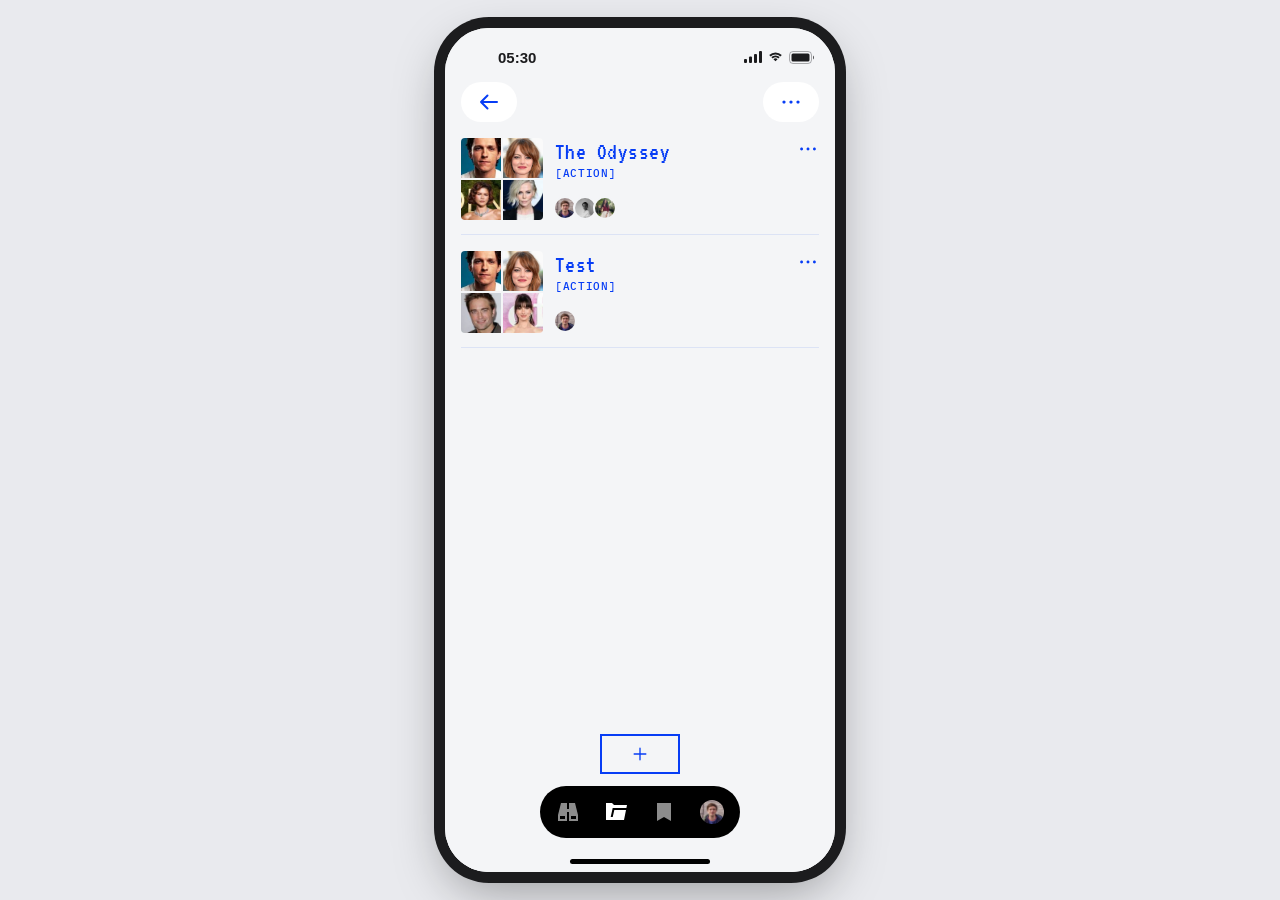
==== index.html @ b61cc474 "Add files via upload" ====
<!doctype html>
<html lang="ru">
<head>
<meta charset="utf-8">
<meta name="viewport" content="width=device-width, initial-scale=1">
<title>FIIILM</title>
<link rel="preconnect" href="https://fonts.googleapis.com">
<link rel="preconnect" href="https://fonts.gstatic.com" crossorigin>
<link href="https://fonts.googleapis.com/css2?family=IBM+Plex+Mono:wght@400;500&family=VT323&display=swap" rel="stylesheet">
<script>
/* прототип правится постоянно — грузим стили и скрипты всегда свежими,
   иначе браузер отдаёт старую версию и правки «не применяются» */
var FRESH = Date.now();
document.write('<link rel="stylesheet" href="tokens.css?t=' + FRESH + '">');
document.write('<link rel="stylesheet" href="app.css?t=' + FRESH + '">');
</script>
</head>
<body>

<div class="stage">
  <div class="phone">
    <div class="statusbar">
      <span id="clock">9:41</span>
      <span class="right">
        <svg width="18" height="12" viewBox="0 0 18 12" fill="currentColor"><rect x="0" y="8" width="3" height="4" rx="1"/><rect x="5" y="5.5" width="3" height="6.5" rx="1"/><rect x="10" y="3" width="3" height="9" rx="1"/><rect x="15" y="0" width="3" height="12" rx="1"/></svg>
        <svg width="17" height="12" viewBox="0 0 17 12" fill="currentColor"><path d="M8.5 10.3 6.4 8.2a3 3 0 0 1 4.2 0l-2.1 2.1ZM4.3 6.1a6 6 0 0 1 8.4 0l-1.4 1.4a4 4 0 0 0-5.6 0L4.3 6.1ZM2.2 4a9 9 0 0 1 12.6 0l-1.4 1.4a7 7 0 0 0-9.8 0L2.2 4Z"/></svg>
        <svg width="26" height="13" viewBox="0 0 26 13" fill="currentColor"><rect x=".5" y=".5" width="22" height="12" rx="3.5" fill="none" stroke="currentColor" stroke-opacity=".35"/><rect x="2.5" y="2.5" width="18" height="8" rx="1.5"/><path d="M24 4.5v4c1-.4 1-3.6 0-4z"/></svg>
      </span>
    </div>

    <div id="app"></div>
    <div id="overlays"></div>
    <div class="toast" id="toast"></div>
    <div class="home-indicator"></div>
  </div>
</div>

<svg width="0" height="0" style="position:absolute" aria-hidden="true"><defs>
  <symbol id="i-at" viewBox="0 0 24 24" fill="none">
    <path d="M15.5 12C15.5 13.933 13.933 15.5 12 15.5C10.067 15.5 8.5 13.933 8.5 12C8.5 10.067 10.067 8.5 12 8.5C13.933 8.5 15.5 10.067 15.5 12Z" stroke-width="1.6" stroke-linecap="round" stroke-linejoin="round" stroke="currentColor"/>
    <path d="M15.5 12V13.5C15.5 14.163 15.7634 14.7989 16.2322 15.2678C16.7011 15.7366 17.337 16 18 16C18.6631 16 19.2989 15.7366 19.7678 15.2678C20.2366 14.7989 20.5 14.163 20.5 13.5V12C20.5 10.0852 19.8535 8.22652 18.6652 6.72505C17.4769 5.22358 15.8165 4.16732 13.9529 3.72739C12.0893 3.28746 10.1318 3.48964 8.39751 4.30118C6.6632 5.11271 5.2537 6.48605 4.39738 8.19869C3.54106 9.91133 3.28809 11.8629 3.67945 13.7373C4.07081 15.6117 5.08357 17.299 6.55366 18.5259C8.02374 19.7528 9.86502 20.4474 11.7792 20.4971C13.6933 20.5469 15.5682 19.9489 17.1 18.8" stroke-width="1.6" stroke-linecap="round" stroke-linejoin="round" stroke="currentColor"/>
  </symbol>
  <symbol id="i-check" viewBox="0 0 24 24" fill="none">
    <path d="M5 12.5L9.5 17L19 7.5" stroke-width="1.6" stroke-linecap="round" stroke-linejoin="round" stroke="currentColor"/>
  </symbol>
  <symbol id="i-chevron-left" viewBox="0 0 24 24" fill="none">
    <path d="M15 5L8 12L15 19" stroke-width="1.6" stroke-linecap="round" stroke-linejoin="round" stroke="currentColor"/>
  </symbol>
  <symbol id="i-close" viewBox="0 0 24 24" fill="none">
    <path d="M6 6L12 12M12 12L18 18M12 12L18 6M12 12L6 18" stroke-width="1.6" stroke-linecap="round" stroke-linejoin="round" stroke="currentColor"/>
  </symbol>
  <symbol id="i-copy" viewBox="0 0 24 24" fill="none">
    <path d="M9 8H19C19.5523 8 20 8.44772 20 9V19C20 19.5523 19.5523 20 19 20H9C8.44772 20 8 19.5523 8 19V9C8 8.44772 8.44772 8 9 8Z" stroke-width="1.6" stroke-linecap="round" stroke-linejoin="round" stroke="currentColor"/>
    <path d="M16 8V5C16 4.73478 15.8946 4.48043 15.7071 4.29289C15.5196 4.10536 15.2652 4 15 4H5C4.73478 4 4.48043 4.10536 4.29289 4.29289C4.10536 4.48043 4 4.73478 4 5V15C4 15.2652 4.10536 15.5196 4.29289 15.7071C4.48043 15.8946 4.73478 16 5 16H8" stroke-width="1.6" stroke-linecap="round" stroke-linejoin="round" stroke="currentColor"/>
  </symbol>
  <symbol id="i-eye" viewBox="0 0 24 24" fill="none">
    <path d="M2.5 12C2.5 12 6 5.5 12 5.5C18 5.5 21.5 12 21.5 12C21.5 12 18 18.5 12 18.5C6 18.5 2.5 12 2.5 12Z" stroke-width="1.6" stroke-linecap="round" stroke-linejoin="round" stroke="currentColor"/>
    <path d="M15 12C15 13.6569 13.6569 15 12 15C10.3431 15 9 13.6569 9 12C9 10.3431 10.3431 9 12 9C13.6569 9 15 10.3431 15 12Z" stroke-width="1.6" stroke-linecap="round" stroke-linejoin="round" stroke="currentColor"/>
  </symbol>
  <symbol id="i-filter" viewBox="0 0 24 24" fill="none">
    <path d="M4 5H20L14 12.5V19L10 17V12.5L4 5Z" stroke-width="1.6" stroke-linecap="round" stroke-linejoin="round" stroke="currentColor"/>
  </symbol>
  <symbol id="i-heart" viewBox="0 0 24 24" fill="none">
    <path d="M12 19.9999C12 19.9999 4.5 15.3999 4.5 9.99987C4.51439 9.1358 4.78881 8.29612 5.28746 7.59031C5.78611 6.8845 6.48586 6.34532 7.29546 6.04307C8.10507 5.74081 8.98696 5.68952 9.82615 5.89587C10.6653 6.10221 11.4229 6.55663 12 7.19987C12.5771 6.55663 13.3347 6.10221 14.1739 5.89587C15.013 5.68952 15.8949 5.74081 16.7045 6.04307C17.5141 6.34532 18.2139 6.8845 18.7125 7.59031C19.2112 8.29612 19.4856 9.1358 19.5 9.99987C19.5 15.3999 12 19.9999 12 19.9999Z" stroke-width="1.6" stroke-linecap="round" stroke-linejoin="round" stroke="currentColor"/>
  </symbol>
  <symbol id="i-import" viewBox="0 0 24 24" fill="none">
    <path d="M4 9V5C4 4.73478 4.10536 4.48043 4.29289 4.29289C4.48043 4.10536 4.73478 4 5 4H19C19.2652 4 19.5196 4.10536 19.7071 4.29289C19.8946 4.48043 20 4.73478 20 5V19C20 19.2652 19.8946 19.5196 19.7071 19.7071C19.5196 19.8946 19.2652 20 19 20H5C4.73478 20 4.48043 19.8946 4.29289 19.7071C4.10536 19.5196 4 19.2652 4 19V15M3 12H13M10 15L13 12L10 9" stroke-width="1.6" stroke-linecap="round" stroke-linejoin="round" stroke="currentColor"/>
  </symbol>
  <symbol id="i-more" viewBox="0 0 24 24" fill="none">
    <path d="M4.9999 13.6004C5.88356 13.6004 6.5999 12.884 6.5999 12.0004C6.5999 11.1167 5.88356 10.4004 4.9999 10.4004C4.11625 10.4004 3.3999 11.1167 3.3999 12.0004C3.3999 12.884 4.11625 13.6004 4.9999 13.6004Z" fill="currentColor"/>
    <path d="M11.9999 13.6004C12.8836 13.6004 13.5999 12.884 13.5999 12.0004C13.5999 11.1167 12.8836 10.4004 11.9999 10.4004C11.1162 10.4004 10.3999 11.1167 10.3999 12.0004C10.3999 12.884 11.1162 13.6004 11.9999 13.6004Z" fill="currentColor"/>
    <path d="M18.9999 13.6004C19.8836 13.6004 20.5999 12.884 20.5999 12.0004C20.5999 11.1167 19.8836 10.4004 18.9999 10.4004C18.1162 10.4004 17.3999 11.1167 17.3999 12.0004C17.3999 12.884 18.1162 13.6004 18.9999 13.6004Z" fill="currentColor"/>
  </symbol>
  <symbol id="i-note" viewBox="0 0 24 24" fill="none">
    <path d="M4 5H20V16H9L4 20V5Z" stroke-width="1.6" stroke-linecap="round" stroke-linejoin="round" stroke="currentColor"/>
  </symbol>
  <symbol id="i-pencil" viewBox="0 0 24 24" fill="none">
    <path d="M4 20L5 16L16 5L19 8L8 19L4 20Z" stroke-width="1.6" stroke-linecap="round" stroke-linejoin="round" stroke="currentColor"/>
  </symbol>
  <symbol id="i-plus" viewBox="0 0 24 24" fill="none">
    <path d="M12 5V12M12 12V19M12 12H5M12 12H19" stroke-width="1.6" stroke-linecap="round" stroke-linejoin="round" stroke="currentColor"/>
  </symbol>
  <symbol id="i-share" viewBox="0 0 24 24" fill="none">
    <path d="M20.5 5.5C20.5 6.88071 19.3807 8 18 8C16.6193 8 15.5 6.88071 15.5 5.5C15.5 4.11929 16.6193 3 18 3C19.3807 3 20.5 4.11929 20.5 5.5Z" stroke-width="1.6" stroke-linecap="round" stroke-linejoin="round" stroke="currentColor"/>
    <path d="M8.5 12C8.5 13.3807 7.38071 14.5 6 14.5C4.61929 14.5 3.5 13.3807 3.5 12C3.5 10.6193 4.61929 9.5 6 9.5C7.38071 9.5 8.5 10.6193 8.5 12Z" stroke-width="1.6" stroke-linecap="round" stroke-linejoin="round" stroke="currentColor"/>
    <path d="M20.5 18.5C20.5 19.8807 19.3807 21 18 21C16.6193 21 15.5 19.8807 15.5 18.5C15.5 17.1193 16.6193 16 18 16C19.3807 16 20.5 17.1193 20.5 18.5Z" stroke-width="1.6" stroke-linecap="round" stroke-linejoin="round" stroke="currentColor"/>
    <path d="M8.2002 10.8002L15.8002 6.7002M8.2002 13.2002L15.8002 17.3002" stroke-width="1.6" stroke-linecap="round" stroke-linejoin="round" stroke="currentColor"/>
  </symbol>
  <symbol id="i-sort" viewBox="0 0 24 24" fill="none">
    <path d="M8 4V20M12 8L8 4L4 8M16 20V4M20 16L16 20L12 16" stroke-width="1.6" stroke-linecap="round" stroke-linejoin="round" stroke="currentColor"/>
  </symbol>
  <symbol id="i-trash" viewBox="0 0 24 24" fill="none">
    <path d="M4 7H6M6 7H9M6 7L7 20H17L18 7M9 7H15M9 7V4H15V7M15 7H18M18 7H20M10 11V17M14 11V17" stroke-width="1.6" stroke-linecap="round" stroke-linejoin="round" stroke="currentColor"/>
  </symbol>

  <symbol id="i-search" viewBox="0 0 24 24" fill="none">
    <path d="M11 9H13V3H19L22 15V21H13V12H11V21H2V15L5 3H11V9ZM4 19H9V16H4V19ZM15 16V19H20V16H15Z" fill="currentColor"/>
  </symbol>
  <symbol id="i-folder" viewBox="0 0 24 24" fill="none">
    <path d="M10 5H23L22.4004 8H8.69824L8.52344 8.7832L6.69727 17H8.74707L10.3027 10H22L20 20H2V3H8L10 5Z" fill="currentColor"/>
  </symbol>
  <symbol id="i-saves" viewBox="0 0 24 24" fill="none">
    <path d="M19 21L12 17L5 21V3H19V21Z" fill="currentColor"/>
  </symbol>
  <symbol id="i-save" viewBox="0 0 24 24" fill="none">
    <mask id="v2-stroke0_62_6537" fill="white">
    <path d="M5 3H19V21L12 17L5 21V3Z"/>
    </mask>
    <path d="M5 3H19V21L12 17L5 21V3Z" stroke-width="4" stroke="currentColor" mask="url(#v2-stroke0_62_6537)"/>
    <path d="M12 7V10M12 10V13M12 10H9M12 10H15" stroke-width="2" stroke="currentColor"/>
  </symbol>
  <symbol id="i-send" viewBox="0 0 24 24" fill="none">
    <path d="M17.4375 19.7998L12 16L7 20V12L2 7.7998L21 3L17.4375 19.7998ZM9 11V15L18 6L9 11Z" fill="currentColor"/>
  </symbol>
  <symbol id="i-arrow-left" viewBox="0 0 24 24" fill="none">
    <path d="M20 12H4m0 0 6.5-6.5M4 12l6.5 6.5" stroke="currentColor" stroke-width="2" stroke-linecap="round" stroke-linejoin="round"/>
  </symbol>
  <symbol id="i-comment" viewBox="0 0 24 24" fill="none">
    <g transform="translate(3 4)">
      <path d="M17 13V1H1V13H5V16L9 13H17Z" stroke="currentColor" stroke-width="2"/>
    </g>
  </symbol>
  <symbol id="i-tag" viewBox="0 0 16 16" fill="none">
    <g transform="translate(0.67 0.67)">
      <path d="M7.724 1.05733C7.47401 0.807268 7.13493 0.666742 6.78133 0.666667H2C1.64638 0.666667 1.30724 0.807142 1.05719 1.05719C0.807142 1.30724 0.666667 1.64638 0.666667 2V6.78133C0.666742 7.13493 0.807268 7.47401 1.05733 7.724L6.86 13.5267C7.16301 13.8278 7.57283 13.9968 8 13.9968C8.42717 13.9968 8.83699 13.8278 9.14 13.5267L13.5267 9.14C13.8278 8.83699 13.9968 8.42717 13.9968 8C13.9968 7.57283 13.8278 7.16301 13.5267 6.86L7.724 1.05733Z" stroke="currentColor" stroke-width="1.33333" stroke-linecap="round" stroke-linejoin="round"/>
      <path d="M5 4.33333C5 4.70152 4.70152 5 4.33333 5C3.96514 5 3.66667 4.70152 3.66667 4.33333C3.66667 3.96514 3.96514 3.66667 4.33333 3.66667C4.70152 3.66667 5 3.96514 5 4.33333Z" stroke="currentColor" stroke-width="1.33333" stroke-linecap="round" stroke-linejoin="round"/>
    </g>
  </symbol>
  <symbol id="i-drag" viewBox="0 0 20 20" fill="none">
    <g transform="translate(5.9 2.6)" stroke="currentColor" stroke-width="1.5" stroke-linecap="round" stroke-linejoin="round">
      <path d="M2.41667 7.41667C2.41667 7.8769 2.04357 8.25 1.58333 8.25C1.1231 8.25 0.75 7.8769 0.75 7.41667C0.75 6.95643 1.1231 6.58333 1.58333 6.58333C2.04357 6.58333 2.41667 6.95643 2.41667 7.41667Z"/>
      <path d="M2.41667 1.58333C2.41667 2.04357 2.04357 2.41667 1.58333 2.41667C1.1231 2.41667 0.75 2.04357 0.75 1.58333C0.75 1.1231 1.1231 0.75 1.58333 0.75C2.04357 0.75 2.41667 1.1231 2.41667 1.58333Z"/>
      <path d="M2.41667 13.25C2.41667 13.7102 2.04357 14.0833 1.58333 14.0833C1.1231 14.0833 0.75 13.7102 0.75 13.25C0.75 12.7898 1.1231 12.4167 1.58333 12.4167C2.04357 12.4167 2.41667 12.7898 2.41667 13.25Z"/>
      <path d="M7.41667 7.41667C7.41667 7.8769 7.04357 8.25 6.58333 8.25C6.1231 8.25 5.75 7.8769 5.75 7.41667C5.75 6.95643 6.1231 6.58333 6.58333 6.58333C7.04357 6.58333 7.41667 6.95643 7.41667 7.41667Z"/>
      <path d="M7.41667 1.58333C7.41667 2.04357 7.04357 2.41667 6.58333 2.41667C6.1231 2.41667 5.75 2.04357 5.75 1.58333C5.75 1.1231 6.1231 0.75 6.58333 0.75C7.04357 0.75 7.41667 1.1231 7.41667 1.58333Z"/>
      <path d="M7.41667 13.25C7.41667 13.7102 7.04357 14.0833 6.58333 14.0833C6.1231 14.0833 5.75 13.7102 5.75 13.25C5.75 12.7898 6.1231 12.4167 6.58333 12.4167C7.04357 12.4167 7.41667 12.7898 7.41667 13.25Z"/>
    </g>
  </symbol>
  <symbol id="i-clear" viewBox="0 0 24 24" fill="none">
    <path d="M4.7 4.7L19.3 19.3M19.3 4.7L4.7 19.3" stroke="currentColor" stroke-width="2"/>
  </symbol>
  <symbol id="i-plus-pixel" viewBox="0 0 12 12">
    <path d="M7 5H12V7H7V12H5V7H0V5H5V0H7V5Z" fill="currentColor"/>
  </symbol>
</defs></svg>

<script>
['data.js', 'store.js', 'ui.js'].forEach(function (f) {
  document.write('<scr' + 'ipt src="' + f + '?t=' + FRESH + '"><\/scr' + 'ipt>');
});
</script>
</body>
</html>
---- tokens.css ----
/* FIIILM — design tokens
   Имена совпадают с твоим DS: bg/*, text/*, icon/*, border/*.
   Примитивы (blue/600 и т.д.) выведены из скриншотов, blue/600 = #073DF5 задан тобой. */

:root {
  /* ---------- primitives ---------- */
  --gray-0:    #FFFFFF;
  --gray-10:   #F4F5F7;   /* фон плавающих пилюль */
  --gray-25:   #F4F5F7;   /* bg/canvas — снят пипеткой с экспорта макета */
  --gray-100:  #E3E5E9;   /* заглушка вместо фото */
  --gray-500:  #8C939C;   /* text/secondary, icon/muted */
  --gray-900:  #1C1C1E;

  --blue-50:   #EEF1FE;
  --blue-100:  #DCE3F5;   /* border/subtle */
  --blue-200:  #B4C1ED;   /* border/default */
  --blue-300:  #8FA2F0;
  --blue-600:  #073DF5;
  --blue-700:  #0530C4;

  --green-700: #1B6B3A;
  --red-500:   #E8392B;
  --black-40:  rgba(0, 0, 0, 0.4);

  /* ---------- bg ---------- */
  --bg-canvas:         var(--gray-25);
  --bg-surface:        var(--gray-0);
  --bg-subtle:         var(--blue-50);
  --bg-placeholder:    var(--gray-100);
  --bg-accent:         var(--blue-600);
  --bg-accent-pressed: var(--blue-700);
  --bg-neutral:        var(--gray-500);
  --bg-success:        var(--green-700);
  --bg-overlay:        var(--black-40);

  /* ---------- text ---------- */
  --text-primary:   var(--blue-600);
  --text-secondary: var(--gray-500);
  --text-muted:     var(--blue-300);
  --text-disabled:  var(--blue-200);
  --text-on-accent: var(--gray-0);
  --text-danger:    var(--red-500);
  --text-default:   var(--gray-900);

  /* ---------- icon ---------- */
  --icon-accent:    var(--blue-600);
  --icon-muted:     var(--gray-500);
  --icon-on-accent: var(--gray-0);
  --icon-danger:    var(--red-500);

  /* ---------- border ---------- */
  --border-subtle:  var(--blue-100);
  --border-default: var(--blue-200);
  --border-accent:  var(--blue-600);
  --border-neutral: var(--gray-500);

  /* ---------- typography ----------
     pixel — временный подбор (VT323). Меняется здесь, в одном месте.
     mono  — «обычный» текст приложения: SF Mono.
     sf    — нативные элементы iOS: диалоги, шиты, статус-бар, клавиатура. */
  --font-pixel: "VT323", ui-monospace, "SF Mono", Menlo, monospace; /* у VT323 нет кириллицы — она падает в моно, а не в засечки */
  /* метрики пиксельных шрифтов сильно разные — множитель держит кегль одинаковым */
  --pixel-scale: 1.25;
  --pixel-weight: 400;
  --font-mono:  "IBM Plex Mono", ui-monospace, "SF Mono", Menlo, monospace;
  --font-sf:    -apple-system, BlinkMacSystemFont, "SF Pro Text", "Helvetica Neue", sans-serif;

  --fs-display: 34px;  /* цитата на входе, PACK IT UP */
  --fs-title:   26px;  /* имя папки, имя персоны */
  --fs-h1:      20px;  /* табы Crew/Cast, SIGN IN */
  --fs-h2:      17px;  /* имя в списке, SPECIALISTS (N) */
  --fs-body:    14px;
  --fs-label:   13px;  /* mono-подписи, роли, SHOW ALL */
  --fs-caption: 12px;  /* [ACTING], GOAL */

  /* форма активного таба, снята из макета (вектор Rectangle 16) */
  --tab-shape-l: url("data:image/svg+xml,%3Csvg xmlns='http://www.w3.org/2000/svg' viewBox='0 0 191 48' preserveAspectRatio='none'%3E%3Cpath d='M0 4C0 1.79086 1.79086 0 4 0H179.611C181.567 0 183.236 1.41365 183.557 3.3424L191 48H0V4Z' fill='%23F4F5F7'/%3E%3C/svg%3E");
  --tab-shape-r: url("data:image/svg+xml,%3Csvg xmlns='http://www.w3.org/2000/svg' viewBox='0 0 191 48' preserveAspectRatio='none'%3E%3Cpath d='M191 4C191 1.79086 189.209 0 187 0H11.389C9.433 0 7.764 1.41365 7.443 3.3424L0 48H191V4Z' fill='%23F4F5F7'/%3E%3C/svg%3E");

  /* ---------- layout ---------- */
  --gutter: 16px;   /* поля экрана в Figma */
  --row-gap: 14px;
  --tabbar-h: 84px;
  --statusbar-h: 54px;
  --navbar-h: 48px;
}
---- app.css ----
/* FIIILM — HTML-реплика приложения. Воспроизводит текущее состояние 1:1,
   включая находки аудита (мелкий текст, кнопки впритык, меню из одного пункта). */

* { box-sizing: border-box; margin: 0; padding: 0; -webkit-tap-highlight-color: transparent; }

html, body { height: 100%; }

body {
  background: #e9eaee;
  font-family: var(--font-sf);
  color: var(--text-default);
  display: flex;
  min-height: 100%;
}

/* ============ оболочка прототипа (вне телефона) ============ */

.shell {
  display: flex;
  gap: 32px;
  padding: 32px;
  width: 100%;
  align-items: flex-start;
}

.nav {
  width: 232px;
  flex: none;
  position: sticky;
  top: 32px;
  max-height: calc(100vh - 64px);
  overflow: auto;
  background: var(--bg-surface);
  border-radius: 12px;
  padding: 16px;
  font-size: 12px;
  box-shadow: 0 1px 3px rgba(0, 0, 0, .12);
}

.nav h1 {
  font-family: var(--font-pixel);
  font-size: calc(20px * var(--pixel-scale, 1));
  color: var(--text-primary);
  letter-spacing: .04em;
  margin-bottom: 2px;
}

.nav p { color: var(--text-secondary); font-size: 11px; line-height: 1.5; margin-bottom: 14px; }
.nav h2 {
  font-size: 10px;
  text-transform: uppercase;
  letter-spacing: .09em;
  color: var(--text-secondary);
  margin: 14px 0 6px;
  font-weight: 600;
}
.nav a {
  display: block;
  padding: 5px 8px;
  border-radius: 6px;
  color: var(--text-default);
  text-decoration: none;
  line-height: 1.35;
}
.nav a:hover { background: var(--bg-subtle); }
.nav a.is-active { background: var(--bg-accent); color: var(--text-on-accent); }

.stage { flex: 1; display: flex; justify-content: center; }

/* ============ рамка телефона: 390×844pt = iPhone 13/14 ============ */

.phone {
  position: relative;
  width: 390px;
  height: 844px;
  background: var(--bg-canvas);
  border-radius: 44px;
  box-shadow: 0 0 0 11px #1c1c1e, 0 18px 50px rgba(0, 0, 0, .35);
  overflow: hidden;
  flex: none;
  position: sticky;
  top: 32px;
}

/* статус-бар */
.statusbar {
  position: absolute; inset: 0 0 auto 0;
  height: var(--statusbar-h);
  display: flex; align-items: center; justify-content: space-between;
  padding: 4px 20px 0 53px;
  font-size: 15px; font-weight: 600;
  z-index: 50; pointer-events: none;
}
.statusbar .right { display: flex; align-items: center; gap: 5px; }
.statusbar svg { display: block; }

/* home indicator */
.home-indicator {
  position: absolute; left: 50%; bottom: 8px; transform: translateX(-50%);
  width: 139px; height: 5px; border-radius: 3px; background: #000; z-index: 90;
  pointer-events: none;
}

/* ============ экран ============ */

.screen {
  position: absolute; inset: 0;
  display: none;
  flex-direction: column;
  background: var(--bg-canvas);
  padding-top: var(--statusbar-h);
}
.screen.is-active { display: flex; }

.scroll { flex: 1; overflow-y: auto; overscroll-behavior: contain; }
.scroll::-webkit-scrollbar { width: 0; }
.pad { padding: 0 var(--gutter); }

/* ============ типографика приложения ============ */

.px      { font-family: var(--font-pixel); font-weight: var(--pixel-weight, 700); color: var(--text-primary); letter-spacing: .02em; }
.mono    { font-family: var(--font-mono); }
.display { font-family: var(--font-pixel); font-weight: var(--pixel-weight, 700); font-size: calc(var(--fs-display) * var(--pixel-scale, 1)); line-height: 1.22; color: var(--text-primary); letter-spacing: .02em; }
.title   { font-family: var(--font-pixel); font-weight: var(--pixel-weight, 700); font-size: calc(var(--fs-title) * var(--pixel-scale, 1)); color: var(--text-primary); }
.h2      { font-family: var(--font-pixel); font-weight: var(--pixel-weight, 700); font-size: calc(var(--fs-h2) * var(--pixel-scale, 1)); color: var(--text-primary); letter-spacing: .03em; }

.label   { font-family: var(--font-mono); font-size: var(--fs-label); letter-spacing: .04em; color: var(--text-primary); }
.caption { font-family: var(--font-mono); font-size: var(--fs-caption); letter-spacing: .04em; color: var(--text-secondary); }
.muted   { color: var(--text-muted); }
.secondary { color: var(--text-secondary); }
.danger  { color: var(--text-danger); }

/* ============ иконки ============ */

/* иконки нарисованы по сетке 24 — кратный размер держит пиксели чёткими */
.ic { width: 24px; height: 24px; display: block; color: var(--icon-accent); flex: none; }
.ic--muted { color: var(--icon-muted); }
.ic--danger { color: var(--icon-danger); }
.ic--sm { width: 16px; height: 16px; }
.ic--lg { width: 24px; height: 24px; }

button, .btn-reset { font: inherit; color: inherit; background: none; border: 0; cursor: pointer; }

/* ============ навбар ============ */

.navbar {
  height: var(--navbar-h);
  display: flex; align-items: center; justify-content: space-between;
  padding: 0 var(--gutter);
  flex: none;
}
.navbar .nav-actions { display: flex; align-items: center; gap: 18px; }
.navbar .nav-title {
  font-family: var(--font-mono); font-size: var(--fs-label);
  letter-spacing: .14em; color: var(--text-primary);
  position: absolute; left: 50%; transform: translateX(-50%);
}
.navbar--bordered { border-bottom: 1px solid var(--border-subtle); }

/* ============ поле поиска (подчёркнутый инпут) ============ */

.search-field {
  display: flex; align-items: center; gap: 8px;
  border-bottom: 2px solid var(--border-accent);
  padding-bottom: 8px;
}
.search-field .placeholder {
  font-family: var(--font-mono); font-size: var(--fs-label);
  letter-spacing: .08em; color: var(--text-secondary); flex: 1;
}
.search-field .value {
  font-family: var(--font-pixel); font-weight: var(--pixel-weight, 700); font-size: calc(var(--fs-title) * var(--pixel-scale, 1));
  color: var(--text-primary); flex: 1;
}
/* настоящее поле ввода: набранный текст — пиксельный и крупный,
   плейсхолдер — мелкий mono, как в приложении */
.search-field__input {
  flex: 1; min-width: 0; border: 0; background: none; outline: none; padding: 0;
  font-family: var(--font-pixel); font-weight: var(--pixel-weight, 700);
  font-size: calc(var(--fs-title) * var(--pixel-scale, 1));
  line-height: 1.1; color: var(--text-primary); caret-color: var(--bg-accent);
}
.search-field__input::placeholder {
  font-family: var(--font-mono); font-weight: 400; font-size: var(--fs-label);
  letter-spacing: .08em; color: var(--text-secondary);
}
.search-field__input--sm { font-size: calc(var(--fs-h2) * var(--pixel-scale, 1)); }
.search-field__input--tag {
  font-family: var(--font-mono); font-weight: 400; font-size: var(--fs-body); letter-spacing: .06em;
}
.search-field__clear { visibility: hidden; }
.search-field__input:not(:placeholder-shown) ~ .search-field__clear { visibility: visible; }

.row.is-hidden, .cand-row.is-hidden, .folder-row.is-hidden, .dept-head.is-hidden, .section-head.is-hidden { display: none; }
.no-results {
  font-family: var(--font-mono); font-size: var(--fs-label); letter-spacing: .06em;
  color: var(--text-secondary); padding: 18px 0;
}

.caret { display: inline-block; width: 2px; height: 1em; background: var(--bg-accent); vertical-align: -.15em; animation: blink 1.1s steps(1) infinite; }
@keyframes blink { 50% { opacity: 0; } }

/* ============ чипы и фильтры ============ */

.chips { display: flex; gap: 8px; overflow-x: auto; }
.chips::-webkit-scrollbar { height: 0; }

.chip {
  font-family: var(--font-mono); font-size: var(--fs-caption); letter-spacing: .05em;
  color: var(--text-disabled); white-space: nowrap;
}
.chip--outline {
  border: 1px solid var(--border-default); border-radius: 999px;
  padding: 7px 14px; color: var(--text-secondary);
}
.chip--soft {
  background: var(--bg-subtle); border-radius: 999px; padding: 8px 16px;
  font-family: var(--font-sf); font-size: var(--fs-body); color: var(--text-default); letter-spacing: 0;
}

.btn-filter {
  font-family: var(--font-pixel); font-weight: var(--pixel-weight, 700); font-size: calc(var(--fs-label) * var(--pixel-scale, 1));
  letter-spacing: .06em; color: var(--text-on-accent);
  background: var(--bg-accent); padding: 7px 16px; border-radius: 4px;
}
.btn-filter--off { background: var(--bg-neutral); }
.btn-filter--square { background: var(--bg-accent); border-radius: 4px; padding: 8px; display: flex; }
.btn-filter--square .ic { color: var(--icon-on-accent); }

/* ============ заголовок секции со счётчиком ============ */

.section-head {
  display: flex; align-items: baseline; justify-content: space-between;
  border-bottom: 2px solid var(--border-accent);
  padding-bottom: 6px; margin-top: 18px;
}
.section-head--thin { border-bottom-width: 1px; border-color: var(--border-default); }
.section-head .show-all {
  font-family: var(--font-mono); font-size: var(--fs-label);
  letter-spacing: .08em; color: var(--text-secondary);
}
.dept-head {
  font-family: var(--font-mono); font-size: var(--fs-body); letter-spacing: .1em;
  color: var(--text-primary); padding-bottom: 6px; margin-top: 18px;
  border-bottom: 1px solid var(--border-default);
}

/* ============ строка персоны ============ */

.row {
  display: flex; gap: 14px; align-items: flex-start;
  padding: 14px 0; cursor: pointer;
  border-bottom: 1px solid var(--border-subtle);
}
/* аватарки в списках — квадратные */
.row__photo {
  width: 76px; height: 76px; border-radius: 10px; flex: none;
  background: var(--bg-placeholder); object-fit: cover; display: block;
}
.row__photo--sm { width: 58px; height: 58px; border-radius: 8px; }
.row__photo--xs { width: 44px; height: 44px; border-radius: 6px; }
/* постеры фильмов остаются 2:3 */
.row__body { flex: 1; min-width: 0; display: flex; flex-direction: column; gap: 4px; }
.row__name {
  font-family: var(--font-pixel); font-weight: var(--pixel-weight, 700); font-size: calc(var(--fs-h2) * var(--pixel-scale, 1));
  color: var(--text-primary); letter-spacing: .02em;
  white-space: nowrap; overflow: hidden; text-overflow: ellipsis;
}
.row__sub { font-family: var(--font-mono); font-size: var(--fs-label); color: var(--text-primary); letter-spacing: .02em; }
.row__tag { font-family: var(--font-mono); font-size: var(--fs-caption); color: var(--text-secondary); letter-spacing: .04em; }
/* две кнопки впритык — замечание №4 аудита, воспроизведено как есть */
.row__actions { display: flex; align-items: center; gap: 14px; align-self: center; }
.row__actions--stack { flex-direction: column; gap: 14px; align-self: flex-start; padding-top: 2px; }

.fav-badge {
  display: inline-flex; align-items: center; gap: 5px;
  font-family: var(--font-mono); font-size: var(--fs-caption);
  color: var(--text-primary); letter-spacing: .04em;
}

/* ============ кнопки ============ */

.btn {
  font-family: var(--font-pixel); font-weight: var(--pixel-weight, 700); font-size: calc(var(--fs-body) * var(--pixel-scale, 1));
  letter-spacing: .08em; display: inline-flex; align-items: center; justify-content: center;
  gap: 8px; padding: 13px 22px;
}
.btn--primary { background: var(--bg-accent); color: var(--text-on-accent); width: 100%; }
.btn--outline { border: 1px solid var(--border-accent); color: var(--text-primary); }
.btn--ghost   { color: var(--text-primary); padding: 10px 0; }
.btn--sf { font-family: var(--font-sf); font-weight: 600; letter-spacing: 0; font-size: 16px; }

.link-row {
  display: flex; align-items: center; gap: 12px;
  font-family: var(--font-pixel); font-weight: var(--pixel-weight, 700); font-size: calc(var(--fs-body) * var(--pixel-scale, 1));
  letter-spacing: .06em; color: var(--text-primary); padding: 9px 0;
}

/* ============ табы ============ */

.tabs-line { display: flex; gap: 34px; justify-content: center; padding: 14px 0 24px; }
.tabs-line button {
  font-family: var(--font-pixel); font-weight: var(--pixel-weight, 700); font-size: calc(var(--fs-h1) * var(--pixel-scale, 1));
  letter-spacing: .06em; color: var(--text-secondary); padding-bottom: 3px;
}
.tabs-line button.is-active { color: var(--text-primary); border-bottom: 2px solid var(--border-accent); }

.tabs-dot { display: flex; align-items: baseline; gap: 10px; background: var(--bg-surface); padding: 14px var(--gutter); }
.tabs-dot button {
  font-family: var(--font-pixel); font-weight: var(--pixel-weight, 700); font-size: calc(25px * var(--pixel-scale, 1));
  color: var(--text-disabled); letter-spacing: .02em;
}
.tabs-dot button.is-active { color: var(--text-primary); }
.tabs-dot .dot { color: var(--text-disabled); font-size: 18px; }

/* ============ hero карточки фильма ============ */

.movie-hero {
  position: relative; overflow: hidden;
  background: #0b0b0d; color: #fff; text-align: center;
  padding: 16px var(--gutter) 18px;
  border-top: 1px solid var(--border-subtle);
}
.movie-hero__bg {
  position: absolute; inset: -20px; background-size: cover; background-position: center;
  filter: blur(18px) brightness(.55); transform: scale(1.1);
}
.movie-hero > * { position: relative; }
.movie-hero__title { font-size: 30px; font-weight: 700; letter-spacing: -.02em; }
.movie-hero__tagline { font-size: 15px; font-style: italic; color: #e3e3e6; margin-top: 4px; }
.movie-hero__stats { display: flex; justify-content: center; gap: 34px; margin-top: 14px; }
.movie-hero__stats b { display: block; font-size: 19px; font-weight: 700; }
.movie-hero__stats span { font-size: 11px; letter-spacing: .12em; color: #b9b9be; }
.movie-hero__meta { font-size: 12.5px; color: #cfcfd4; margin-top: 12px; }

/* ============ карточка персоны ============ */

/* hero на карточке персоны — квадрат во всю ширину */
.person-hero { width: 100%; display: block; aspect-ratio: 1; object-fit: cover; object-position: center 25%; background: var(--bg-placeholder); }
.person-bio {
  font-family: var(--font-mono); font-size: var(--fs-body); line-height: 1.5;
  color: var(--text-secondary);
  display: -webkit-box; -webkit-line-clamp: 3; -webkit-box-orient: vertical; overflow: hidden;
}

.disco { display: flex; gap: 12px; overflow-x: auto; padding: 14px 0 4px; }
.disco::-webkit-scrollbar { height: 0; }
.disco figure { width: 120px; flex: none; cursor: pointer; }
.disco img { width: 120px; height: 120px; object-fit: cover; border-radius: 8px; display: block; background: var(--bg-placeholder); }
.disco .ph { width: 120px; height: 120px; border-radius: 8px; background: var(--bg-placeholder); }
.disco figcaption {
  font-family: var(--font-pixel); font-weight: var(--pixel-weight, 700); font-size: calc(var(--fs-label) * var(--pixel-scale, 1));
  color: var(--text-primary); margin-top: 8px;
  white-space: nowrap; overflow: hidden; text-overflow: ellipsis;
}
.disco .year { font-family: var(--font-mono); font-size: var(--fs-caption); color: var(--text-primary); }
.disco-more {
  width: 46px; height: 46px; border: 1px solid var(--border-accent);
  display: flex; align-items: center; justify-content: center; margin: 14px auto 0;
}

/* ============ папки ============ */

.profile-strip { display: flex; align-items: center; gap: 14px; padding: 10px var(--gutter) 18px; }
.avatar {
  width: 38px; height: 38px; border-radius: 50%; background: var(--bg-placeholder);
  display: flex; align-items: center; justify-content: center;
  font-family: var(--font-pixel); font-weight: var(--pixel-weight, 700); font-size: calc(17px * var(--pixel-scale, 1)); color: var(--text-primary);
  flex: none;
}
.avatar--lg { width: 96px; height: 96px; font-size: 42px; }
.profile-strip .name { flex: 1; font-family: var(--font-mono); font-size: var(--fs-body); letter-spacing: .1em; color: var(--text-primary); }

.folder-row { display: flex; align-items: flex-start; justify-content: space-between; padding: 16px 0 14px; border-bottom: 1px solid var(--border-subtle); }
.folder-row:last-child { border-bottom: 0; }
.folder-row .meta { display: flex; flex-direction: column; gap: 3px; margin-top: 7px; }

/* ============ packaging ============ */

.pack-head { display: flex; align-items: baseline; justify-content: space-between; padding-top: 14px; }
.pack-chip { font-family: var(--font-pixel); font-weight: var(--pixel-weight, 700); font-size: calc(var(--fs-label) * var(--pixel-scale, 1)); letter-spacing: .04em; }
.goal { display: flex; align-items: flex-start; justify-content: space-between; padding-top: 16px; }
.goal .caption { font-family: var(--font-mono); font-size: var(--fs-body); letter-spacing: .1em; color: var(--text-secondary); }
.goal .plan { font-family: var(--font-mono); font-size: var(--fs-body); letter-spacing: .1em; color: var(--text-secondary); margin-top: 7px; }

.cand-row { cursor: pointer; display: flex; gap: 12px; align-items: center; padding: 10px 0; border-bottom: 1px solid var(--border-subtle); }
.cand-row__body { flex: 1; min-width: 0; }
.cand-row__comment { display: flex; align-items: center; gap: 7px; margin-top: 5px; font-family: var(--font-mono); font-size: var(--fs-label); letter-spacing: .06em; color: var(--text-secondary); }

/* ============ пустое состояние ============ */

.empty { flex: 1; display: flex; flex-direction: column; align-items: center; justify-content: center; gap: 26px; text-align: center; padding: 0 var(--gutter) 90px; }
.empty .display { font-size: 32px; letter-spacing: .04em; }

/* ============ заметки ============ */

.note-item { cursor: pointer; display: flex; gap: 12px; padding: 12px var(--gutter); }
.note-item .bar { width: 3px; border-radius: 2px; background: var(--bg-accent); flex: none; }
.note-item .body { flex: 1; }
.note-item .text { font-size: 16px; color: var(--text-primary); }
.note-item .time { font-size: 14px; color: var(--text-muted); margin-top: 6px; }

.note-editor { flex: 1; display: flex; padding: 14px var(--gutter); }
.note-editor .bar { width: 3px; background: var(--bg-accent); margin-right: 14px; }
.note-editor textarea {
  flex: 1; border: 0; outline: none; background: none; resize: none;
  font: inherit; font-size: 19px; line-height: 1.4; color: var(--text-primary);
  caret-color: var(--bg-accent);
}
.note-editor textarea::placeholder { color: var(--text-secondary); }

/* ============ клавиатура (визуальная заглушка) ============ */

.keyboard { flex: none; background: #d1d4da; padding: 6px 3px 4px; user-select: none; }
.kb-suggest { display: flex; height: 42px; align-items: center; font-size: 16px; }
.kb-suggest div { flex: 1; text-align: center; border-right: 1px solid #b9bcc4; }
.kb-suggest div:last-child { border-right: 0; }
.kb-row { display: flex; gap: 6px; justify-content: center; padding: 5px 0; }
.kb-key {
  background: #fff; border-radius: 5px; min-width: 30px; height: 42px;
  display: flex; align-items: center; justify-content: center;
  font-size: 21px; box-shadow: 0 1px 0 #898c91; flex: 1;
}
.kb-key--dark { background: #adb2bb; box-shadow: 0 1px 0 #898c91; }
.kb-key--wide { flex: 4; font-size: 15px; }
.kb-key--go { background: var(--bg-accent); color: #fff; font-size: 15px; flex: 2; }
.kb-bottom { display: flex; justify-content: space-between; padding: 8px 18px 16px; }

/* ============ оверлеи: шиты, меню, диалоги, тосты ============ */

.overlay {
  position: absolute; inset: 0; z-index: 70;
  display: none;
}
.overlay.is-open { display: block; }
.overlay__scrim { position: absolute; inset: 0; background: var(--bg-overlay); }

/* bottom sheet */
.sheet {
  position: absolute; left: 0; right: 0; bottom: 0;
  background: var(--bg-surface);
  padding: 10px var(--gutter) 28px;
  display: flex; flex-direction: column;
}
.sheet__grabber { width: 44px; height: 5px; border-radius: 3px; background: #c9ccd2; margin: 0 auto 18px; }
.sheet__label { font-family: var(--font-mono); font-size: var(--fs-body); letter-spacing: .12em; color: var(--text-secondary); margin-bottom: 14px; }
.sheet-row {
  display: flex; align-items: center; justify-content: space-between;
  padding: 16px 0; border-bottom: 1px solid var(--border-subtle);
}
.sheet-row .px { font-size: calc(var(--fs-h2) * var(--pixel-scale, 1)); letter-spacing: .05em; }
.checkbox { width: 24px; height: 24px; border: 1.5px solid var(--border-accent); flex: none; }
.checkbox.is-on { background: var(--bg-accent); }
.badge-pack {
  font-family: var(--font-sf); font-size: 13px; color: var(--text-primary);
  background: var(--bg-subtle); padding: 3px 7px; border-radius: 3px;
}
.sheet__footer { margin-top: 22px; border-top: 1px solid var(--border-subtle); padding-top: 14px; }
.btn--disabled { background: var(--bg-subtle); color: var(--text-disabled); }

/* popover menu */
.menu {
  position: absolute; background: var(--bg-surface);
  border: 1px solid var(--border-accent); min-width: 212px; z-index: 45;
}
.menu button {
  display: flex; align-items: center; gap: 14px; width: 100%;
  padding: 14px 16px; border-bottom: 1px solid var(--border-subtle);
  font-family: var(--font-pixel); font-weight: var(--pixel-weight, 700); font-size: calc(var(--fs-body) * var(--pixel-scale, 1));
  letter-spacing: .05em; color: var(--text-primary); text-align: left;
}
.menu button:last-child { border-bottom: 0; }
.menu button.is-danger { color: var(--text-danger); }

/* alert dialog (пиксельный) */
.dialog {
  position: absolute; left: 20px; right: 20px; top: 50%; transform: translateY(-50%);
  background: var(--bg-canvas); padding: 20px;
}
.dialog__label { font-family: var(--font-mono); font-size: var(--fs-body); letter-spacing: .12em; color: var(--text-secondary); padding-bottom: 12px; border-bottom: 2px solid var(--border-accent); }
.dialog__opt { padding: 14px 0; border-bottom: 2px solid var(--border-accent); }
.dialog__opt:last-of-type { border-bottom: 0; }
.dialog__opt .head { display: flex; align-items: center; justify-content: space-between; }
.dialog__opt .hint { font-family: var(--font-mono); font-size: var(--fs-label); letter-spacing: .04em; color: var(--text-secondary); margin-top: 7px; }
.dialog__actions { display: flex; gap: 12px; margin-top: 18px; }
.dialog__actions > * { flex: 1; }

/* alert dialog (нативный SF) */
.dialog--sf { background: var(--bg-canvas); padding: 22px 20px; }
.dialog--sf h3 { font-size: 21px; color: var(--text-primary); font-weight: 700; }
.dialog--sf p { font-size: 16px; color: var(--text-muted); line-height: 1.35; margin-top: 8px; }
.dialog--sf textarea, .dialog--sf .textarea {
  width: 100%; min-height: 110px; margin-top: 16px;
  border: 1px solid var(--border-default); background: var(--bg-canvas);
  padding: 12px 14px; font-family: var(--font-sf); font-size: 17px; color: var(--text-primary);
  resize: none;
}
.dialog--sf .textarea.is-empty { color: var(--text-muted); }

/* iOS system alert */
.ios-alert {
  position: absolute; left: 50%; top: 50%; transform: translate(-50%, -50%);
  width: 270px; background: rgba(249, 249, 249, .94); border-radius: 14px;
  text-align: center; overflow: hidden; backdrop-filter: blur(20px);
}
.ios-alert .body { padding: 19px 16px 16px; }
.ios-alert h3 { font-size: 17px; font-weight: 600; }
.ios-alert p { font-size: 13px; color: #3c3c43; margin-top: 4px; line-height: 1.33; }
.ios-alert .actions { display: flex; border-top: .5px solid rgba(60,60,67,.29); }
.ios-alert .actions button { flex: 1; padding: 11px 0; font-size: 17px; color: #007aff; }
.ios-alert .actions button + button { border-left: .5px solid rgba(60,60,67,.29); font-weight: 600; }

/* toast */
.toast {
  position: absolute; left: 50%; bottom: 110px; transform: translateX(-50%);
  background: var(--bg-success); color: var(--text-on-accent);
  font-family: var(--font-mono); font-size: var(--fs-label); letter-spacing: .05em;
  padding: 12px 20px; border-radius: 6px; white-space: nowrap; z-index: 85;
  display: none;
}
.toast.is-open { display: block; }

/* кнопка-подвал экрана */
.footer-bar {
  flex: none; display: flex; align-items: center; justify-content: center; gap: 22px;
  padding: 14px var(--gutter) 24px;
}
.footer-bar--single { justify-content: center; }


.chip.is-on { background: var(--bg-accent); border-color: var(--border-accent); color: var(--text-on-accent); }
.chip { cursor: pointer; }

.chip--removable { cursor: pointer; }

#reason-text { width: 100%; }
.sheet-row { cursor: pointer; }

/* ============ роли ============ */
/* имя и метка роли стоят в одну строку */
.row__name { display: inline-block; vertical-align: middle; }
.row__role {
  display: inline-block; vertical-align: middle;
  font-family: var(--font-mono); font-size: var(--fs-caption); letter-spacing: .06em;
  color: var(--text-primary); border: 1px solid var(--border-subtle);
  padding: 2px 6px; margin-left: 8px; white-space: nowrap;
}
.role-row {
  display: flex; align-items: center; gap: 14px; width: 100%;
  padding: 16px 0; border-bottom: 1px solid var(--border-subtle);
  font-size: 19px; color: var(--text-primary); text-align: left;
}
.role-row .ic { visibility: hidden; flex: none; }
.role-row.is-on .ic { visibility: visible; }

/* ============ сортировка ============ */
.menu button.is-on { background: var(--bg-subtle); }

/* ============ цель паккейджинга ============ */
#goal-text {
  width: 100%; border: 0; outline: none; background: none; resize: none; overflow: hidden;
  font-family: var(--font-mono); font-size: var(--fs-body); letter-spacing: .1em;
  color: var(--text-primary); margin-top: 7px; padding: 0; line-height: 1.4;
}
#goal-text::placeholder { color: var(--text-secondary); }

/* ============ перетаскивание кандидатов ============ */
.drag-handle { cursor: grab; }
.drag-handle:active { cursor: grabbing; }
.cand-row.is-dragging { opacity: .4; }
/* при включённом фильтре ручки прячутся — порядок в отфильтрованном списке не меняют */
.is-filtered .drag-handle { visibility: hidden; }
/* закрытый паккейджинг доступен только на чтение */
.is-closed .drag-handle,
.is-closed .cand-row__comment,
.is-closed .link-row { pointer-events: none; opacity: .45; }
.is-closed #goal-text { pointer-events: none; }
.pack-chip.danger { color: var(--text-danger); }
.pack-chip.reopen { color: var(--text-primary); }

/* ============ AGGREGATE (набросок) ============ */
.agg-row { display: flex; gap: 12px; align-items: flex-start; padding: 14px 0; border-bottom: 1px solid var(--border-subtle); }
.agg-row.is-muted { opacity: .55; }
.agg-row__pos {
  font-family: var(--font-pixel); font-weight: var(--pixel-weight, 700);
  font-size: calc(var(--fs-h2) * var(--pixel-scale, 1));
  color: var(--text-primary); width: 18px; flex: none; padding-top: 2px;
}
.agg-row__photo { width: 48px; height: 48px; flex: none; background: var(--bg-placeholder); object-fit: cover; border-radius: 6px; }
.agg-row__body { flex: 1; min-width: 0; }

/* полоска разброса: куда кандидата ставили участники */
.spread { position: relative; height: 18px; margin-top: 10px; }
.spread__line { position: absolute; top: 8px; left: 0; right: 0; height: 1px; background: var(--border-default); }
.spread .tick {
  position: absolute; top: 3px; width: 3px; height: 11px;
  background: var(--bg-accent); transform: translateX(-1px); opacity: .55;
}
.spread .tick.is-mine { height: 17px; top: 0; opacity: 1; width: 4px; }

.agg-row__meta {
  display: flex; gap: 12px; align-items: center; flex-wrap: wrap; margin-top: 8px;
  font-family: var(--font-mono); font-size: var(--fs-caption); letter-spacing: .06em;
  color: var(--text-secondary);
}
.agg-row__meta .agree { color: var(--bg-success); }
.agg-row__meta .argue { color: var(--text-danger); }
.agg-row__note { display: flex; align-items: center; gap: 4px; color: var(--text-primary); }
.dept-head--muted { color: var(--text-muted); }

/* ============ варианты разброса ============ */
.var-note {
  font-family: var(--font-mono); font-size: var(--fs-caption); line-height: 1.5;
  color: var(--text-secondary); margin-top: 12px;
}
#var-pick { flex-wrap: wrap; gap: 6px; overflow: visible; }
.v-scale { position: relative; margin-top: 10px; }
.v-axis { position: absolute; bottom: 4px; left: 0; right: 0; height: 1px; background: var(--border-default); }
.v-tick {
  position: absolute; bottom: 0; height: 10px; background: var(--bg-accent);
  opacity: .6; transform: translateX(-50%);
}
.v-tick.is-mine { opacity: 1; height: 15px; }
.v-dot {
  position: absolute; width: 6px; height: 6px; border-radius: 50%;
  background: var(--bg-accent); opacity: .45; transform: translateX(-50%);
}
.v-dot.is-mine { opacity: 1; box-shadow: 0 0 0 2px var(--bg-surface), 0 0 0 3px var(--bg-accent); }
.v-range {
  position: absolute; bottom: 2px; height: 5px;
  background: var(--bg-placeholder); border-radius: 3px;
}
.v-avg {
  position: absolute; bottom: 0; width: 3px; height: 9px;
  background: var(--bg-accent); transform: translateX(-50%);
}
.v-ini {
  position: absolute; transform: translateX(-50%);
  font-family: var(--font-mono); font-size: 10px; letter-spacing: .04em;
  color: var(--text-muted);
}
.v-ini.is-mine { color: var(--text-primary); font-weight: 700; }

/* ============ AGGREGATE: четыре компоновки ============ */
#con-pick { flex-wrap: wrap; gap: 6px; overflow: visible; }
.con-1, .con-4 { padding: 0; }
.con-1 { padding: 0 var(--gutter); }

/* 2 · таблица */
.tbl { padding: 0 var(--gutter) 20px; }
.tbl__row { display: flex; align-items: center; border-bottom: 1px solid var(--border-subtle); }
.tbl__row--head { border-bottom: 1px solid var(--border-default); }
.tbl__name {
  flex: 1; min-width: 0; padding: 11px 8px 11px 0;
  font-family: var(--font-pixel); font-weight: var(--pixel-weight, 700);
  font-size: calc(var(--fs-label) * var(--pixel-scale, 1));
  color: var(--text-primary); letter-spacing: .03em;
  overflow: hidden; text-overflow: ellipsis; white-space: nowrap;
}
.tbl__h, .tbl__c {
  width: 36px; flex: none; text-align: center; padding: 11px 0;
  font-family: var(--font-mono); font-size: var(--fs-caption);
}
.tbl__h { color: var(--text-secondary); letter-spacing: .04em; }
.tbl__h.is-mine, .tbl__c.is-mine { background: var(--bg-subtle); }
.tbl__h.is-mine { color: var(--text-primary); font-weight: 700; }
.tbl__c { color: var(--text-primary); }
.tbl__c.lv1 { font-weight: 700; }
.tbl__c.lv3 { color: var(--text-muted); }
.tbl__c.lv4 { color: var(--text-disabled); }
.tbl__c.is-empty { color: var(--border-default); }
.tbl__dept {
  font-family: var(--font-mono); font-size: var(--fs-caption); letter-spacing: .1em;
  color: var(--text-secondary); padding: 14px 0 6px;
}

/* 3 · споры */
.fold {
  display: flex; flex-direction: column; gap: 4px; padding: 12px 0;
  border-bottom: 1px solid var(--border-subtle);
  font-family: var(--font-mono); font-size: var(--fs-caption); letter-spacing: .06em;
  color: var(--text-secondary);
}
.fold__names { color: var(--text-muted); letter-spacing: .02em; }
.dis-label {
  font-family: var(--font-mono); font-size: var(--fs-caption); letter-spacing: .1em;
  color: var(--text-secondary); padding: 20px 0 8px;
}
.dis { border: 1px solid var(--border-subtle); padding: 12px; margin-bottom: 10px; }
.dis__head { display: flex; gap: 10px; align-items: center; margin-bottom: 10px; }
.dis__photo { width: 40px; height: 40px; flex: none; background: var(--bg-placeholder); object-fit: cover; border-radius: 6px; }
.dis__side { display: flex; gap: 10px; align-items: flex-start; }
.dis__pos {
  font-family: var(--font-pixel); font-weight: var(--pixel-weight, 700);
  font-size: calc(var(--fs-h2) * var(--pixel-scale, 1)); color: var(--text-primary);
  width: 30px; flex: none;
}
.dis__who { font-family: var(--font-mono); font-size: var(--fs-caption); letter-spacing: .06em; color: var(--text-secondary); }
.dis__quote { font-size: 14px; color: var(--text-default); margin-top: 3px; line-height: 1.35; }
.dis__quote--none { color: var(--text-muted); font-style: italic; }
.dis__vs {
  font-family: var(--font-mono); font-size: 10px; letter-spacing: .14em;
  color: var(--text-muted); padding: 8px 0 8px 40px;
}

/* 4 · карточки */
.card { border-bottom: 1px solid var(--border-subtle); padding: 16px var(--gutter); }
.card__top { display: flex; gap: 12px; align-items: center; }
.card__photo { width: 64px; height: 64px; flex: none; background: var(--bg-placeholder); object-fit: cover; border-radius: 8px; }
.card__pos {
  font-family: var(--font-pixel); font-weight: var(--pixel-weight, 700);
  font-size: calc(var(--fs-title) * var(--pixel-scale, 1)); color: var(--text-primary); line-height: 1;
}
.card__votes { display: flex; gap: 10px; margin-top: 14px; }
.card__voter { text-align: center; }
.card__badge {
  width: 34px; height: 34px; border: 1px solid var(--border-default);
  display: flex; align-items: center; justify-content: center;
  font-family: var(--font-pixel); font-weight: var(--pixel-weight, 700);
  font-size: calc(var(--fs-h2) * var(--pixel-scale, 1)); color: var(--text-primary);
}
.card__voter.is-mine .card__badge { background: var(--bg-accent); color: var(--text-on-accent); border-color: var(--border-accent); }
.card__badge.is-empty { color: var(--text-disabled); }
.card__who { font-family: var(--font-mono); font-size: 10px; letter-spacing: .06em; color: var(--text-secondary); margin-top: 5px; }
.card__quote { font-size: 14px; color: var(--text-default); margin-top: 12px; line-height: 1.4; }
.card__quote b { font-family: var(--font-mono); font-size: var(--fs-caption); letter-spacing: .06em; color: var(--text-secondary); font-weight: 400; margin-right: 6px; }
.card__quote--none { color: var(--text-muted); font-style: italic; }

/* ============ служебная панель нового прототипа ============ */
.nav__hint { color: var(--text-secondary); font-size: 11px; line-height: 1.5; margin-bottom: 14px; }
.nav__none { color: var(--text-muted); font-size: 11px; padding: 4px 8px; }
.nav__btn {
  display: block; width: 100%; text-align: left; padding: 5px 8px; border-radius: 6px;
  font-size: 12px; color: var(--text-default);
}
.nav__btn:hover { background: var(--bg-subtle); }

/* ============ мелочи нового прототипа ============ */
.nav-title.px { font-family: var(--font-pixel); letter-spacing: .06em; font-size: calc(15px * var(--pixel-scale, 1)); }
.nav-act.px { font-size: calc(var(--fs-body) * var(--pixel-scale, 1)); letter-spacing: .04em; }
.bio {
  font-family: var(--font-mono); font-size: var(--fs-label); line-height: 1.5;
  color: var(--text-primary); margin-top: 12px;
}
.cand-row.is-muted { opacity: .5; }
.movie-hero__top { font-size: 13px; color: rgba(255,255,255,.75); text-align: center; position: relative; }
.fav-badge { white-space: nowrap; }

/* ======================================================================
   v2 — компоновка по макетам из ../screens/screens-v2
   ====================================================================== */

/* сайдбара больше нет: телефон по центру */
.stage { min-height: 100vh; display: flex; align-items: center; justify-content: center; padding: 32px; }
.phone { position: sticky; top: auto; }
.screen { padding-top: var(--statusbar-h); }

/* ---------- шапка ---------- */
.topbar {
  position: relative; height: 44px; flex: none;
  display: flex; align-items: center; justify-content: center;
  padding: 0 var(--gutter);
}
.topbar__back { position: absolute; left: 10px; top: 50%; transform: translateY(-50%); padding: 4px; }
.topbar__title {
  font-family: var(--font-pixel); font-weight: var(--pixel-weight, 700);
  font-size: calc(21px * var(--pixel-scale, 1)); letter-spacing: .04em;
  color: var(--text-primary); max-width: 230px;
  overflow: hidden; text-overflow: ellipsis; white-space: nowrap;
}
.topbar__title--sm { font-size: 17px; font-family: var(--font-sf); font-weight: 600; }
.topbar__actions { position: absolute; right: 12px; top: 50%; transform: translateY(-50%); display: flex; gap: 14px; }
.topbar__sub {
  flex: none; text-align: center; padding-bottom: 6px;
  font-family: var(--font-mono); font-size: var(--fs-label); letter-spacing: .08em;
  color: var(--text-secondary);
}
.topbar--edit { justify-content: space-between; border-bottom: 1px solid var(--border-subtle); }
.topbar--edit .topbar__title { position: absolute; left: 50%; transform: translateX(-50%); }

/* ---------- переключатель my picks / team picks ---------- */
.seg {
  flex: none; display: flex; margin: 8px var(--gutter) 0;
  border: 1px solid var(--border-subtle);
}
.seg button {
  flex: 1; padding: 11px 0; background: var(--bg-surface);
  font-family: var(--font-mono); font-size: var(--fs-label); letter-spacing: .1em;
  color: var(--text-secondary);
}
.seg button.is-active { background: var(--bg-subtle); color: var(--text-primary); font-weight: 700; }
.seg--inline { margin-top: 4px; }

/* ---------- участники и цель ---------- */
.prt {
  flex: none; display: flex; align-items: center; justify-content: space-between;
  padding: 14px var(--gutter) 0; gap: 10px;
}
.prt__left { display: flex; align-items: center; gap: 10px; cursor: pointer; min-width: 0; }
.prt__label {
  font-family: var(--font-pixel); font-weight: var(--pixel-weight, 700);
  font-size: calc(var(--fs-label) * var(--pixel-scale, 1)); letter-spacing: .06em;
  color: var(--text-primary);
}
.prt__close {
  font-family: var(--font-mono); font-size: var(--fs-label); letter-spacing: .04em;
  color: var(--text-danger); white-space: nowrap;
}
.prt__close.is-reopen { color: var(--text-primary); }

.goal-line {
  flex: none; display: block; width: 100%; text-align: left;
  padding: 12px var(--gutter) 4px;
  font-family: var(--font-mono); font-size: var(--fs-label); letter-spacing: .09em;
  color: var(--text-secondary);
  overflow: hidden; text-overflow: ellipsis; white-space: nowrap;
}

/* ---------- аватарки участников ---------- */
.ava {
  width: 34px; height: 34px; border-radius: 50%; object-fit: cover; flex: none;
  background: var(--bg-placeholder); border: 2px solid var(--bg-canvas);
  display: flex; align-items: center; justify-content: center;
  font-family: var(--font-mono); font-size: 11px; color: var(--text-primary);
}
.ava--sm { width: 26px; height: 26px; }
.ava--sm + .ava--sm { margin-left: -8px; }

/* ---------- список проектов ---------- */
.prj {
  display: flex; gap: 14px; align-items: flex-start; cursor: pointer;
  padding: 16px 0; border-bottom: 1px solid var(--border-subtle);
}
.prj__grid {
  width: 84px; height: 84px; flex: none;
  display: grid; grid-template-columns: 1fr 1fr; grid-template-rows: 1fr 1fr;
}
.prj__tile { width: 100%; height: 100%; object-fit: cover; background: var(--bg-placeholder); display: block; }
.prj__body { flex: 1; min-width: 0; }
.prj__name {
  font-family: var(--font-pixel); font-weight: var(--pixel-weight, 700);
  font-size: calc(var(--fs-h1) * var(--pixel-scale, 1)); letter-spacing: .03em;
  color: var(--text-primary);
}
.prj__meta {
  font-family: var(--font-mono); font-size: var(--fs-label); letter-spacing: .06em;
  color: var(--text-primary); margin-top: 4px;
}
.prj__members { display: flex; margin-top: 12px; padding-left: 8px; }
.prj__more { align-self: flex-start; padding: 2px; }

/* ---------- департамент ---------- */
.dept-row {
  display: flex; align-items: center; gap: 14px;
  padding: 18px 0 8px; border-bottom: 1px solid var(--border-subtle);
  font-family: var(--font-mono); font-size: var(--fs-label); letter-spacing: .12em;
  color: var(--text-secondary);
}
.dept-row__hash { color: var(--text-disabled); }

.sec-head {
  font-family: var(--font-mono); font-size: var(--fs-label); letter-spacing: .1em;
  color: var(--text-secondary); padding: 14px 0 6px;
}

/* ---------- кандидат ---------- */
.cand {
  display: flex; gap: 12px; align-items: flex-start; cursor: pointer;
  padding: 14px 0; border-bottom: 1px solid var(--border-subtle);
}
.cand.is-parked { opacity: .5; }
.cand__rank { width: 30px; flex: none; display: flex; flex-direction: column; justify-content: space-between; align-self: stretch; }
.cand__pos {
  font-family: var(--font-pixel); font-weight: var(--pixel-weight, 700);
  font-size: calc(var(--fs-h2) * var(--pixel-scale, 1)); color: var(--text-primary);
}
.cand__drag { padding: 0; align-self: flex-start; cursor: grab; touch-action: none; }
.cand__drag:active { cursor: grabbing; }
/* поднятая строка: чуть крупнее, с тенью, поверх остальных */
/* поднятая строка: только фон, мягкая тень и увеличение.
   Геометрия та же, что у обычной строки — без скруглений,
   разделитель остаётся во всю ширину. */
.cand.is-lifting {
  position: relative; z-index: 20; cursor: grabbing;
  background: var(--bg-surface);
  box-shadow: 0 12px 28px rgba(0, 0, 0, .055);
}
.cand.is-lifting .cand__drag { cursor: grabbing; }
.cand__photo { width: 64px; height: 64px; flex: none; object-fit: cover; background: var(--bg-placeholder); display: block; }
.cand__body { flex: 1; min-width: 0; }
.cand__name {
  font-family: var(--font-pixel); font-weight: var(--pixel-weight, 700);
  font-size: calc(var(--fs-h2) * var(--pixel-scale, 1)); letter-spacing: .03em;
  color: var(--text-primary);
}
.cand__role {
  display: flex; align-items: center; gap: 8px; margin-top: 18px;
  font-family: var(--font-mono); font-size: var(--fs-label); letter-spacing: .04em;
  color: var(--text-secondary);
}
.cand__comment {
  font-family: var(--font-mono); font-size: var(--fs-caption); line-height: 1.4;
  color: var(--text-primary); margin-top: 8px;
}
.cand--team { flex-wrap: wrap; }
.cand__votes {
  flex: 0 0 100%; display: flex; gap: 18px; margin-top: 12px;
  font-family: var(--font-mono); font-size: var(--fs-caption); letter-spacing: .06em;
  color: var(--text-secondary); white-space: nowrap; overflow: hidden;
}
.cand__votes span { flex: none; }
.cand__note { align-self: flex-start; padding: 2px; }
.ic.is-on { color: var(--icon-accent); }

/* ---------- мелочи ---------- */
.empty-note { padding: 40px var(--gutter); text-align: center; }
.empty-note .display { font-size: 28px; margin-bottom: 14px; }
.added {
  font-family: var(--font-mono); font-size: var(--fs-caption); letter-spacing: .08em;
  color: var(--text-muted);
}
.chips--wrap { flex-wrap: wrap; gap: 6px; overflow: visible; }
.plain-input {
  flex: 1; border: 1px solid var(--border-default); padding: 13px 14px;
  font-size: 17px; color: var(--text-primary); outline: none; background: none;
}
.plain-btn { border: 1px solid var(--border-default); padding: 13px 20px; font-size: 17px; color: var(--text-primary); }
.prof { display: flex; flex-direction: column; align-items: center; gap: 10px; padding: 20px 0 16px; }
.prof__ava { width: 96px; height: 96px; border-radius: 50%; object-fit: cover; }
.prof__mail { font-size: 15px; color: var(--text-muted); }
.prof__edit { background: var(--bg-subtle); color: var(--text-primary); padding: 10px 26px; }
/* список должен докручиваться выше плавающей кнопки и таббара */
.scroll { padding-bottom: 176px; }
/* полотно со списком карточек: сами карточки стоят по x=12 */
.scroll--cards { padding-left: 12px; padding-right: 12px; }

/* ---------- барабан цифр ----------
   Номер позиции меняется прокруткой, как в number-flow:
   колонка высотой в одну цифру, внутри лента 0–9, двигаем трансформацией. */
.roll { display: inline-flex; }
.roll__col { display: block; height: 1em; overflow: hidden; }
.roll__track {
  display: flex; flex-direction: column;
  transition: transform .52s cubic-bezier(.32, 1.24, .44, 1);
  will-change: transform;
}
.roll__track span { display: block; height: 1em; line-height: 1; }

/* ======================================================================
   v2.1 — точные значения из Figma (node 1024:3362).
   Все числа ниже сняты из макета, не на глаз.
   ====================================================================== */

/* ---------- статус-бар ---------- */
.statusbar { color: var(--text-default); }
.phone.on-accent .statusbar { color: #fff; }

/* ---------- плавающие пилюли: ряд 390×40 на y=54, поля 16, пилюля 56×40 ---------- */
.pills {
  position: absolute; top: var(--statusbar-h); left: 0; right: 0; height: 40px;
  z-index: 30; display: flex; align-items: center; justify-content: space-between;
  padding: 0 16px; pointer-events: none;
}
.pills__right { display: flex; gap: 8px; }
.pill-btn {
  pointer-events: auto; flex: none;
  width: 56px; height: 40px; border-radius: 44px;
  background: var(--bg-surface); color: var(--icon-accent);
  display: flex; align-items: center; justify-content: center;
}

/* ---------- синяя шапка: padding 48/16/24, тайтл VT323 64 ---------- */
/* шапка сжимается при прокрутке: --p идёт от 0 к 1, отступ и кегль едут по нему */
.phead {
  --p: 0;
  flex: none; background: var(--bg-accent); color: #fff;
  padding: calc(var(--statusbar-h) + 88px - 36px * var(--p)) 16px calc(24px - 8px * var(--p));
  margin-top: calc(-1 * var(--statusbar-h));
  display: flex; flex-direction: column; align-items: flex-start;
  /* короткий переход, чтобы шаг колеса не выглядел рывком */
  transition: padding .14s linear;
}
.phead__goal {
  display: block; width: 100%; text-align: left;
  font-family: var(--font-mono); font-weight: 500;
  font-size: 13px; letter-spacing: 1.3px;
  color: #fff; text-transform: uppercase;
  overflow: hidden; text-overflow: ellipsis; white-space: nowrap;
  line-height: calc(16px - 16px * var(--p));
  opacity: calc(.5 - .5 * var(--p));
  transition: line-height .14s linear, opacity .14s linear;
}
.phead__title {
  font-family: var(--font-pixel); font-weight: 400;
  font-size: calc(64px - 30px * var(--p)); line-height: 1; color: #fff; letter-spacing: 0;
  width: 100%; overflow: hidden; text-overflow: ellipsis; white-space: nowrap;
  margin-top: calc(12px - 12px * var(--p));
  transition: font-size .14s linear, margin-top .14s linear;
}
.phead__members {
  display: flex; align-items: center; align-self: stretch;
  padding-top: 8px; box-sizing: content-box;
  height: 24px; overflow: hidden;
  /* исчезают вместе с прокруткой: высота и отступ уходят в ноль, сам ряд гаснет */
  max-height: calc(24px * (1 - var(--p)));
  padding-top: calc(8px * (1 - var(--p)));
  opacity: calc(1 - var(--p) * 1.6);
  transition: max-height .14s linear, padding-top .14s linear, opacity .14s linear;
}
.phead__pad { height: 0; }

/* аватарка участника: 24, кольцо 2px цветом шапки */
.ava {
  width: 24px; height: 24px; border-radius: 40px; object-fit: cover; flex: none;
  background: var(--bg-placeholder); border: 2px solid var(--bg-canvas);
  display: flex; align-items: center; justify-content: center;
  font-family: var(--font-mono); font-size: 10px; color: var(--text-primary);
}
.ava + .ava { margin-left: -4px; }
.phead__members .ava { border-color: var(--bg-accent); }

/* ---------- табы: ряд 48, поля 4, активный с радиусом 4 сверху ---------- */
.tabs {
  flex: none; display: flex; align-items: center; height: 48px;
  background: var(--bg-accent); padding: 0 4px;
}
.tabs button {
  flex: 1; align-self: stretch; padding: 4px 20px; text-align: left;
  font-family: var(--font-pixel); font-weight: 400;
  font-size: 20px; line-height: 22px; letter-spacing: .4px;
  color: #fff; opacity: .5; text-transform: uppercase;
}
/* активный таб — форма из макета: скруглённый верхний угол и скос вправо вниз */
.tabs button.is-active {
  color: var(--text-primary); opacity: 1; border-radius: 0;
  background: var(--tab-shape-l) no-repeat; background-size: 100% 100%;
}
.tabs button.is-active:last-child { background-image: var(--tab-shape-r); }

/* ---------- заголовок департамента: 12/12/6, «#» колонкой 30 ---------- */
.dept-row {
  display: flex; align-items: flex-start; padding: 12px 12px 6px;
  font-family: var(--font-mono); font-weight: 500;
  font-size: 13px; line-height: 16px; letter-spacing: 1.3px;
  color: var(--text-secondary); text-transform: uppercase; border: 0;
}
.dept-row__hash { width: 30px; flex: none; }

/* ---------- карточка группы: поля 12, строки белые с зазором 2 ---------- */
.card-group {
  display: flex; flex-direction: column; gap: 2px;
  border-radius: 8px; overflow: visible;
}

/* ---------- строка кандидата: 366×96, padding 8, gap 12 ---------- */
.cand {
  position: relative; display: flex; gap: 12px; align-items: stretch;
  padding: 8px; background: var(--bg-surface); cursor: pointer; border: 0;
}
.card-group > .cand:first-child { border-radius: 8px 8px 0 0; }
.card-group > .cand:last-child { border-radius: 0 0 8px 8px; }
.card-group > .cand:only-child { border-radius: 8px; }

.cand__rank {
  width: 18px; flex: none; align-self: stretch;
  display: flex; flex-direction: column; align-items: center; justify-content: space-between;
}
.cand__pos {
  font-family: var(--font-pixel); font-weight: 400;
  font-size: 21px; line-height: 24px; letter-spacing: .42px; color: var(--text-primary);
}
.cand__drag { width: 20px; height: 20px; padding: 0; cursor: grab; touch-action: none; }
.cand__drag:active { cursor: grabbing; }
.cand__drag .ic { width: 20px; height: 20px; }

.cand__photo {
  width: 72px; height: 80px; flex: none; border-radius: 4px;
  object-fit: cover; background: var(--bg-placeholder); display: block;
}

.cand__body {
  flex: 1 0 0; min-width: 0; align-self: stretch; overflow: hidden;
  display: flex; flex-direction: column; align-items: flex-start; justify-content: space-between;
}
.cand__name {
  font-family: var(--font-pixel); font-weight: 400;
  font-size: 21px; line-height: 24px; letter-spacing: .42px;
  color: var(--text-primary); text-transform: uppercase;
  max-width: 100%; overflow: hidden; text-overflow: ellipsis; white-space: nowrap;
  padding-right: 0;
}
.cand__actions {
  width: 24px; flex: none; align-self: stretch;
  display: flex; flex-direction: column; align-items: flex-end; justify-content: space-between;
}
.cand__role {
  display: flex; align-items: center; gap: 8px; min-width: 0; margin: 0;
  font-family: var(--font-mono); font-weight: 400;
  font-size: 11px; line-height: 14px; letter-spacing: .66px;
  color: var(--text-secondary); text-transform: uppercase;
}
.cand__role .ic { width: 16px; height: 16px; flex: none; }
.cand__role .ic { color: var(--icon-muted); }
.cand__role span { overflow: hidden; text-overflow: ellipsis; white-space: nowrap; }
/* комментарий — средняя строка блока, одной строкой, чтобы держать сетку 96 */
.cand__comment {
  font-family: var(--font-mono); font-size: 11px; line-height: 14px; letter-spacing: .66px;
  color: var(--text-primary); max-width: 100%;
  overflow: hidden; text-overflow: ellipsis; white-space: nowrap;
}
/* аватарки голосов лежат поверх правого края строки — так же, как в макете */
.cand__voters { position: absolute; right: 8px; bottom: 8px; display: flex; align-items: center; }

.cand__note { width: 24px; height: 24px; padding: 0; }
.ic--note { width: 24px; height: 24px; }
.cand.is-parked { opacity: .5; }
.cand.is-lifting {
  position: relative; z-index: 20; cursor: grabbing;
  box-shadow: 0 12px 28px rgba(0, 0, 0, .055);
}
.ic.is-on { color: var(--icon-accent); }

/* ---------- нижняя панель: блок 390×138 с градиентом в канвас ---------- */
.bottombar {
  position: absolute; left: 0; right: 0; bottom: 0; height: 138px; z-index: 40;
  display: flex; flex-direction: column; justify-content: flex-end;
  padding-bottom: 34px;                      /* место под home indicator */
  background: linear-gradient(to bottom, rgba(244, 245, 247, 0) 14.61%, var(--bg-canvas) 101.95%);
  pointer-events: none;
}
.bottombar * { pointer-events: auto; }
.bottombar__btn { display: flex; align-items: center; justify-content: center; padding: 0 16px; }
.bottombar__nav { display: flex; justify-content: center; padding: 12px 8px 0; }

/* кнопка добавления: 56 с подписью либо 80×40 только с плюсом */
.add-btn {
  display: flex; align-items: center; justify-content: center; gap: 12px;
  height: 56px; padding: 4px 24px; white-space: nowrap;
  background: var(--bg-canvas); border: 1px solid var(--border-accent);
  font-family: var(--font-pixel); font-weight: 400;
  font-size: 20px; line-height: 22px; letter-spacing: .4px;
  color: var(--text-primary); text-transform: uppercase;
}
.add-btn--icon { width: 80px; height: 40px; padding: 0 8px; gap: 8px; border-width: 2px; }
.add-btn__plus { width: 12px; height: 12px; color: var(--icon-accent); }
.add-btn--icon .add-btn__plus { width: 20px; height: 20px; }

/* капсула навигации: 52 в высоту, радиус 56, gap 24, иконки 24 */
.tabbar {
  position: static; transform: none; width: auto; height: 52px; border-radius: 56px;
  background: #000; border: 0; box-shadow: none;
  display: flex; align-items: center; justify-content: center;
  gap: 24px; padding: 6px 16px;
}
.tabbar button { padding: 0; display: flex; align-items: center; }
.tabbar__ic { width: 24px; height: 24px; color: rgba(255, 255, 255, .55); }
.tabbar__ic.is-active { color: #fff; }
.tabbar__me { width: 24px; height: 24px; border-radius: 40px; object-fit: cover; display: block; }
.tabbar__me.is-active { box-shadow: 0 0 0 2px #fff; }

/* home indicator: 140×5, радиус 2.5, 8 от низа */
.home-indicator { width: 140px; height: 5px; border-radius: 2.5px; bottom: 8px; }

/* ---------- список проектов: строка 358×113, превью 82, gap 12 ---------- */
.prj {
  display: flex; gap: 12px; align-items: flex-start; cursor: pointer;
  padding: 16px 0 14px; border-bottom: 1px solid var(--border-subtle);
}
/* превью из фотографий убрано — в макете его больше нет */
.prj__grid {
  width: 82px; height: 82px; flex: none;
  display: grid; grid-template-columns: 40px 40px; grid-template-rows: 40px 40px; gap: 2px;
}
.prj__tile { width: 40px; height: 40px; object-fit: cover; background: var(--bg-placeholder); display: block; }
.prj__body { flex: 1; min-width: 0; min-height: 82px; display: flex; flex-direction: column; }
.prj__name {
  font-family: var(--font-pixel); font-weight: 400;
  font-size: 24px; line-height: 28px; letter-spacing: .48px; color: var(--text-primary);
  overflow: hidden; text-overflow: ellipsis; white-space: nowrap;
}
.prj__meta {
  display: flex; gap: 3px; margin-top: 0; height: 14px;
  font-family: var(--font-mono); font-weight: 500;
  font-size: 11px; line-height: 14px; letter-spacing: .66px;
  color: var(--text-primary); text-transform: uppercase;
}
.prj__members { display: flex; align-items: center; margin-top: auto; }
.prj__more { align-self: flex-start; width: 22px; height: 22px; padding: 0; flex: none; }
.prj__more .ic { width: 22px; height: 22px; }

/* ---------- прочее ---------- */
.empty-note { padding: 40px var(--gutter); text-align: center; }
.empty-note .display { font-size: 28px; margin-bottom: 14px; }
.added {
  font-family: var(--font-mono); font-size: 11px; letter-spacing: .66px;
  color: var(--text-muted); text-transform: uppercase;
}
.chips--wrap { flex-wrap: wrap; gap: 6px; overflow: visible; }
.plain-input {
  flex: 1; border: 1px solid var(--border-default); padding: 13px 14px;
  font-size: 17px; color: var(--text-primary); outline: none; background: none;
}
.plain-btn { border: 1px solid var(--border-default); padding: 13px 20px; font-size: 17px; color: var(--text-primary); }
.prof { display: flex; flex-direction: column; align-items: center; gap: 10px; padding: 20px 0 16px; }
.prof__ava { width: 96px; height: 96px; border-radius: 50%; object-fit: cover; }
.prof__mail { font-size: 15px; color: var(--text-muted); }
.prof__edit { background: var(--bg-subtle); color: var(--text-primary); padding: 10px 26px; }
.scroll { padding-bottom: 176px; }
/* полотно со списком карточек: сами карточки стоят по x=12 */
.scroll--cards { padding-left: 12px; padding-right: 12px; }

/* заголовок в содержимом — там, где макетов не было */
.mhead { padding: 6px 16px 14px; }
.mhead--top { padding-top: 46px; }
.mhead__title {
  font-family: var(--font-pixel); font-weight: 400;
  font-size: 32px; line-height: 1; letter-spacing: .02em; color: var(--text-primary);
}
.mhead__sub {
  font-family: var(--font-mono); font-weight: 500; font-size: 13px; line-height: 16px;
  letter-spacing: 1.3px; color: var(--text-secondary); text-transform: uppercase; margin-top: 8px;
}

/* переключатели в том же языке, что табы проекта */
.seg { flex: none; display: flex; align-items: center; height: 48px; border: 0; background: none; padding: 0 4px; margin: 0; }
.seg button {
  flex: 1; align-self: stretch; padding: 4px 20px; background: none; text-align: left;
  font-family: var(--font-pixel); font-weight: 400;
  font-size: 20px; line-height: 22px; letter-spacing: .4px;
  color: var(--text-secondary); text-transform: uppercase;
}
.seg button.is-active { background: var(--bg-surface); color: var(--text-primary); border-radius: 4px 4px 0 0; }

/* строки списков тоже в карточках */
.card-group .row { padding: 8px; gap: 12px; border-bottom: 0; background: var(--bg-surface); }
.card-group > .row:first-child { border-radius: 8px 8px 0 0; }
.card-group > .row:last-child { border-radius: 0 0 8px 8px; }
.card-group .row__photo { border-radius: 4px; }

/* барабан цифр */
.roll { display: inline-flex; }
.roll__col { display: block; height: 1em; overflow: hidden; }
.roll__track { display: flex; flex-direction: column; transition: transform .52s cubic-bezier(.32, 1.24, .44, 1); will-change: transform; }
.roll__track span { display: block; height: 1em; line-height: 1; }

/* панель служебная */
.nav__hint { color: var(--text-secondary); font-size: 11px; line-height: 1.5; margin-bottom: 14px; }

/* ---------- комментарии участников ---------- */
.cmt { padding: 12px 0; border-bottom: 1px solid var(--border-subtle); }
.cmt:last-of-type { border-bottom: 0; }
.cmt__who { display: flex; align-items: center; gap: 10px; }
.cmt__who .px {
  font-family: var(--font-pixel); font-size: 17px; letter-spacing: .04em;
  color: var(--text-primary);
}
.cmt__text {
  font-family: var(--font-mono); font-size: 13px; line-height: 18px;
  color: var(--text-default); margin-top: 6px; padding-left: 34px;
}
.cand__note { position: relative; }
.cand__notecount {
  position: absolute; top: -4px; right: -6px; min-width: 14px; height: 14px;
  border-radius: 7px; background: var(--bg-accent); color: #fff;
  font-family: var(--font-mono); font-size: 9px; line-height: 14px; text-align: center;
}

/* превью 2×2: скругляются только внешние углы сетки */
.prj__tile:nth-child(1) { border-top-left-radius: 4px; }
.prj__tile:nth-child(2) { border-top-right-radius: 4px; }
.prj__tile:nth-child(3) { border-bottom-left-radius: 4px; }
.prj__tile:nth-child(4) { border-bottom-right-radius: 4px; }

/* подзаголовок шита: что именно сохраняем */
.sheet__sub {
  font-family: var(--font-mono); font-size: 11px; letter-spacing: .66px;
  color: var(--text-secondary); padding: 0 var(--gutter) 6px; text-transform: uppercase;
}

/* ---------- фото персоны: 390×460 от самого верха экрана ---------- */
.person-hero {
  flex: none; display: block; width: 100%; height: 460px; aspect-ratio: auto;
  margin-top: calc(-1 * var(--statusbar-h));
  object-fit: cover; object-position: center 20%;
  background: var(--bg-placeholder);
}
/* лёгкая тень сверху, чтобы белые часы и пилюли читались на любом фото */
.person-scrim {
  position: absolute; top: 0; left: 0; right: 0; height: 120px; z-index: 20;
  background: linear-gradient(to bottom, rgba(0, 0, 0, .32), rgba(0, 0, 0, 0));
  pointer-events: none;
}

/* ---------- список папок: аватарки в одну линию с названием ---------- */
.prj__members { padding-left: 0; }
/* у аватарки внутри есть 2px кольцо цвета фона — оно съедает край фото */
.prj__members .ava:first-child { margin-left: -2px; }

/* ======================================================================
   Поиск — макеты 1028:5022 / 1028:4775. Числа сняты из Figma.
   ====================================================================== */

/* шапка поиска: бинокль 48 на y=70, поле на y=126, линия на y=182, FILTER на y=198 */
.sh { flex: none; }
.sh__icon { margin: 16px 0 0 16px; width: 48px; height: 48px; color: var(--icon-accent); }
.sh__icon .ic { width: 48px; height: 48px; }

.sf {
  position: relative; display: flex; align-items: baseline; gap: 4px;
  height: 48px; margin: 8px 16px 0; cursor: text;
  font-family: var(--font-pixel); font-size: 48px; line-height: 1; font-weight: 400;
}
.sf__input {
  font: inherit; line-height: 1; height: 48px; padding: 0; border: 0; outline: 0;
  background: none; color: var(--text-primary); caret-color: transparent;
  min-width: 0; max-width: calc(100% - 52px);
}
.sf.is-empty .sf__input { flex: 1; width: auto; }
.sf__input::placeholder { color: var(--text-disabled); opacity: 1; font-family: var(--font-pixel); }
.sf__caret { flex: none; width: 12px; height: 22px; background: var(--bg-accent); }
.sf.is-empty .sf__caret { order: -1; }
.sf:focus-within .sf__caret { animation: blink 1.1s steps(1) infinite; }
.sf__measure { position: absolute; visibility: hidden; white-space: pre; font: inherit; }
.sf__clear {
  position: absolute; right: 0; top: 14px; width: 24px; height: 24px; padding: 0;
  color: var(--icon-accent);
}
.sf__clear .ic { width: 24px; height: 24px; }

.sh__rule { height: 4px; margin: 8px 16px 0; background: var(--bg-accent); }
.sh__filter { padding: 12px 16px 0; }
.filter-chip {
  height: 32px; padding: 0 12px; border-radius: 36px;
  background: var(--bg-neutral); color: var(--text-on-accent);
  font-family: var(--font-mono); font-weight: 500; font-size: 13px; line-height: 16px;
  text-transform: uppercase;
}

/* заголовок секции: «Specialists [1000]» слева, «show all» справа */
.shead {
  display: flex; align-items: flex-start; padding: 12px 12px 6px;
  font-family: var(--font-mono); font-weight: 500;
  font-size: 13px; line-height: 16px; letter-spacing: 1.3px; text-transform: uppercase;
}
.shead__title { flex: 1 0 0; min-width: 1px; color: var(--text-secondary); }
.shead__more { flex: none; color: var(--text-primary); white-space: nowrap; text-transform: uppercase; letter-spacing: inherit; }

/* строка результата: 366×96, padding 8, gap 12, фото 72×80, без номера */
.srow {
  display: flex; gap: 12px; align-items: flex-start; padding: 8px;
  background: var(--bg-surface); cursor: pointer;
}
.srow__photo {
  width: 72px; height: 80px; flex: none; border-radius: 4px;
  object-fit: cover; background: var(--bg-placeholder); display: block;
}
.srow__body {
  flex: 1 0 0; min-width: 0; align-self: stretch; overflow: hidden;
  display: flex; flex-direction: column; align-items: flex-start; justify-content: space-between;
}
.srow__name {
  font-family: var(--font-pixel); font-weight: 400; font-size: 21px; line-height: 24px;
  letter-spacing: .42px; color: var(--text-primary); text-transform: uppercase;
  max-width: 100%; overflow: hidden; text-overflow: ellipsis; white-space: nowrap;
}
.srow__tag {
  font-family: var(--font-mono); font-weight: 400; font-size: 11px; line-height: 14px;
  letter-spacing: .66px; color: var(--text-secondary); text-transform: uppercase;
}

/* пилюля «+»: 36×24, рамка 2, радиус 36, плюс 12×12 */
.add-pill {
  flex: none; width: 36px; height: 24px; padding: 0 8px;
  border: 2px solid var(--border-accent); border-radius: 36px;
  display: flex; align-items: center; justify-content: center; color: var(--icon-accent);
}
.add-pill .ic { width: 12px; height: 12px; }
.add-pill.is-on { background: var(--bg-accent); color: var(--text-on-accent); }

/* нижняя панель без кнопки: 12 + 52 + 34 = 98 */
.bottombar--bare { height: 98px; }
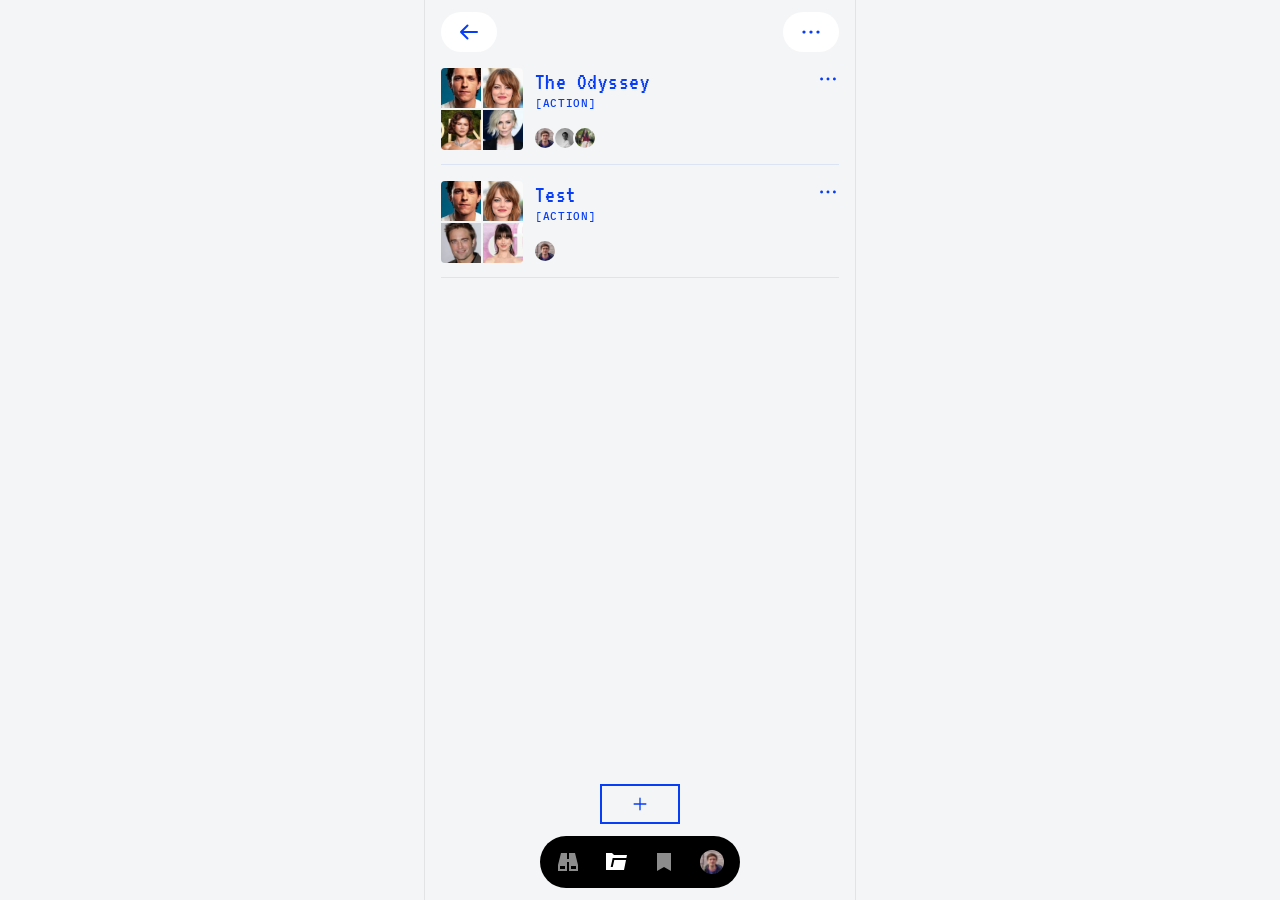
==== commit 4566f323: "Enhance index.html with new meta tags Added additional meta tags for viewport, theme color, and mobi" ====
--- a/index.html
+++ b/index.html
@@ -2,7 +2,11 @@
 <html lang="ru">
 <head>
 <meta charset="utf-8">
-<meta name="viewport" content="width=device-width, initial-scale=1">
+<meta name="viewport" content="width=device-width, initial-scale=1, viewport-fit=cover">
+<meta name="theme-color" content="#F4F5F7">
+<meta name="apple-mobile-web-app-capable" content="yes">
+<meta name="mobile-web-app-capable" content="yes">
+<meta name="format-detection" content="telephone=no">
 <title>FIIILM</title>
 <link rel="preconnect" href="https://fonts.googleapis.com">
 <link rel="preconnect" href="https://fonts.gstatic.com" crossorigin>
@@ -11,6 +15,9 @@
 /* прототип правится постоянно — грузим стили и скрипты всегда свежими,
    иначе браузер отдаёт старую версию и правки «не применяются» */
 var FRESH = Date.now();
+/* ?mockup — старый вид: рамка телефона 390×844 с нарисованным статус-баром.
+   Нужен для сверки с Figma; по умолчанию приложение — настоящая мобильная вёрстка. */
+if (/[?&]mockup\b/.test(location.search)) document.documentElement.classList.add('mockup');
 document.write('<link rel="stylesheet" href="tokens.css?t=' + FRESH + '">');
 document.write('<link rel="stylesheet" href="app.css?t=' + FRESH + '">');
 </script>
--- a/app.css
+++ b/app.css
@@ -1379,3 +1379,70 @@
 
 /* нижняя панель без кнопки: 12 + 52 + 34 = 98 */
 .bottombar--bare { height: 98px; }
+
+/* ======================================================================
+   Настоящая мобильная вёрстка.
+   По умолчанию приложение занимает весь экран: нет рамки, нарисованного
+   статус-бара и home indicator, отступы берутся из safe-area устройства.
+   На широком экране — колонка шириной до 430. Старый вид: ?mockup.
+   ====================================================================== */
+:root {
+  /* в браузере верх уже под адресной строкой, а в установленном приложении — под вырезом;
+     12 — минимум, чтобы кнопки не липли к краю */
+  --statusbar-h: max(env(safe-area-inset-top, 0px), 12px);
+  --safe-bottom: max(env(safe-area-inset-bottom, 0px), 12px);
+}
+
+html, body {
+  height: 100%; margin: 0; overflow: hidden; overscroll-behavior: none;
+  -webkit-text-size-adjust: 100%; -webkit-tap-highlight-color: transparent;
+  background: var(--bg-canvas);
+}
+button, [data-act], .scroll { touch-action: manipulation; }
+.scroll { -webkit-overflow-scrolling: touch; overscroll-behavior: contain; }
+.cand, .srow, .prj, .row, .role-row, .sheet-row, button, .tabs, .pills {
+  -webkit-user-select: none; user-select: none; -webkit-touch-callout: none;
+}
+input, textarea { -webkit-user-select: text; user-select: text; }
+
+.stage { display: block; min-height: 0; padding: 0; height: 100vh; height: 100dvh; }
+.phone {
+  position: fixed; top: 0; left: 0; right: 0; margin: 0 auto;
+  width: min(100%, 430px); height: 100vh; height: 100dvh;
+  border-radius: 0; box-shadow: 0 0 0 1px rgba(0, 0, 0, .07);
+  background: var(--bg-canvas); overflow: hidden;
+}
+.statusbar, .home-indicator { display: none; }
+
+/* нижняя панель: высоту задаёт содержимое, снизу — safe-area */
+.bottombar, .bottombar--bare { height: auto; padding-bottom: var(--safe-bottom); }
+.scroll { padding-bottom: calc(132px + var(--safe-bottom)); }
+.toast { bottom: calc(var(--safe-bottom) + 76px); }
+.sheet { padding-bottom: max(28px, var(--safe-bottom)); }
+
+/* у командных строк роль сжимается, а не наезжает на аватарки голосов */
+.cand__role span { min-width: 0; }
+.cand--team .cand__role { max-width: calc(100% - 72px); }
+
+/* ---------- ?mockup: рамка 390×844 для сверки с Figma ---------- */
+html.mockup { --statusbar-h: 54px; --safe-bottom: 34px; }
+html.mockup body { overflow: auto; background: #E9EAEE; }
+html.mockup .stage {
+  display: flex; align-items: center; justify-content: center;
+  min-height: 100vh; height: auto; padding: 32px;
+}
+html.mockup .phone {
+  position: sticky; top: auto; left: auto; right: auto; margin: 0;
+  width: 390px; height: 844px; border-radius: 44px;
+  box-shadow: 0 0 0 11px #1c1c1e, 0 18px 50px rgba(0, 0, 0, .35);
+}
+html.mockup .statusbar { display: flex; }
+html.mockup .home-indicator { display: block; }
+html.mockup .bottombar { height: 138px; }
+html.mockup .bottombar--bare { height: 98px; }
+html.mockup .scroll { padding-bottom: 176px; }
+html.mockup .toast { bottom: 110px; }
+html.mockup .sheet { padding-bottom: 28px; }
+
+/* iOS приближает страницу при фокусе в поле со шрифтом меньше 16px — поэтому не меньше 16 */
+.search-field__input--tag, #goal-text { font-size: 16px; }
